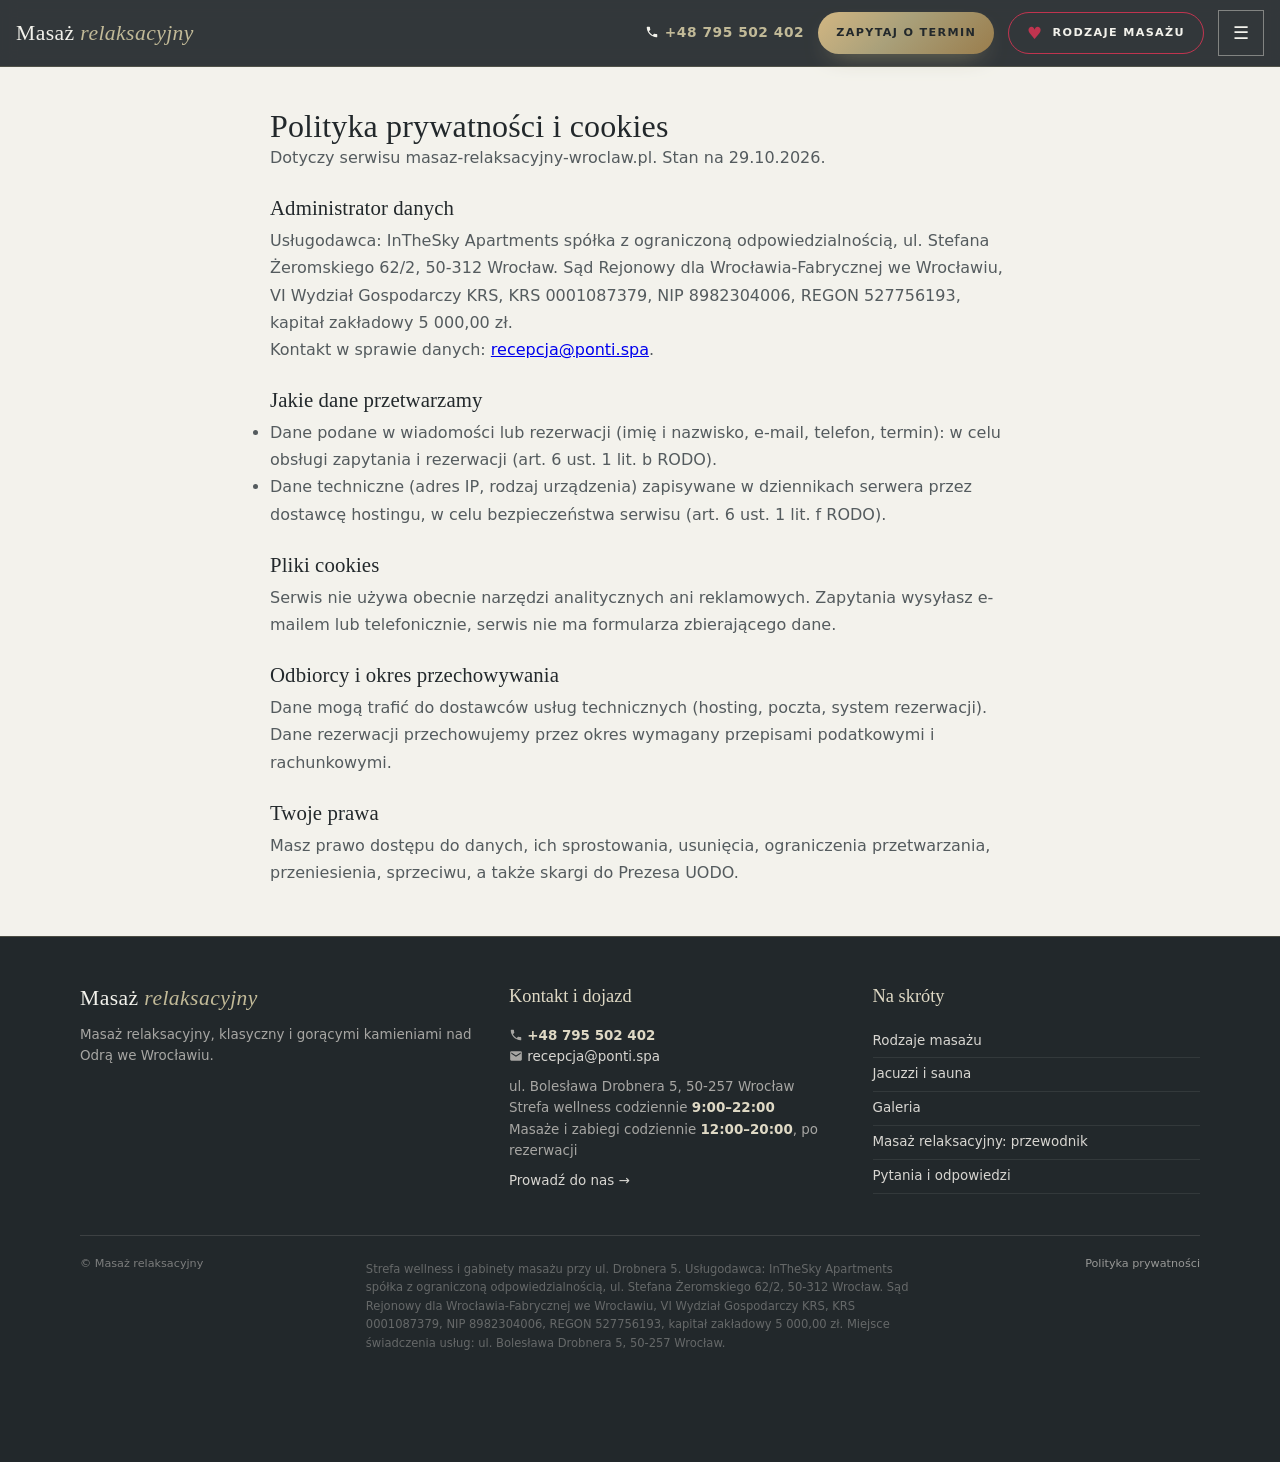
==== polityka-prywatnosci/index.html @ 4b04bbed "Strona masaz-relaksacyjny-wroclaw.pl" ====
<!DOCTYPE html>
<html lang="pl">
<head>
<meta charset="utf-8"/>
<meta content="width=device-width, initial-scale=1.0" name="viewport"/>
<title>Polityka prywatności</title>
<meta name="description" content="Polityka prywatności serwisu masaz-relaksacyjny-wroclaw.pl."/>
<meta name="robots" content="index, follow, max-image-preview:large"/>
<link href="https://masaz-relaksacyjny-wroclaw.pl/polityka-prywatnosci/" rel="canonical"/>
<meta property="og:type" content="website"/><meta property="og:locale" content="pl_PL"/>

<meta property="og:image" content="https://masaz-relaksacyjny-wroclaw.pl/media/g-30-ponti-spa-masaz-relaksacyjny-1600.webp"/>
<meta name="theme-color" content="#22282b"/>
<link rel="icon" href="/favicon.svg" type="image/svg+xml"/>
<link as="font" crossorigin="" href="/fonts/eb-garamond-latin.woff2" rel="preload" type="font/woff2"/>
<link href="/style.css?v=202610291330" rel="stylesheet"/>

</head>
<body>
<header class="topbar">
<a class="wordmark" href="/">Masaż <em>relaksacyjny</em></a>
<span class="grow"></span>
<a class="top-tel" href="tel:+48795502402"><svg aria-hidden="true" class="ico" viewBox="0 0 24 24"><path d="M6.62 10.79a15.05 15.05 0 0 0 6.59 6.59l2.2-2.2a1 1 0 0 1 1.02-.24c1.12.37 2.33.57 3.57.57a1 1 0 0 1 1 1V20a1 1 0 0 1-1 1C10.85 21 3 13.15 3 4a1 1 0 0 1 1-1h3.5a1 1 0 0 1 1 1c0 1.24.2 2.45.57 3.57a1 1 0 0 1-.25 1.02l-2.2 2.2z"/></svg> <span>+48 795 502 402</span></a>
<a class="btn btn-gold" href="mailto:recepcja@ponti.spa?subject=Masa%C5%BC%3A%20zapytanie%20o%20termin&amp;body=Dzie%C5%84%20dobry%2C%0A%0Aprosz%C4%99%20o%20wolny%20termin.%0ATermin%3A%20%0ALiczba%20os%C3%B3b%3A%20%0ATelefon%3A%20%0A%0APozdrawiam">Zapytaj o termin</a>
<a class="btn btn-heart top-cta2" href="/" data-to="oferta"><span class="hh">♥</span> Rodzaje masażu</a>
<button aria-label="Otwórz menu" class="burger" data-menu-open="">☰</button>
</header>
<nav aria-label="Menu główne" class="menu" id="menu">
<button aria-label="Zamknij menu" class="close" data-menu-close="">✕</button>
<span class="eyebrow">Najczęściej wybierane</span>
<ul class="best">
<li><a href="/" data-to="oferta"><span class="bic">✦</span><span class="btx"><b>Masaż relaksacyjny</b><small>60 lub 90 minut</small></span><span class="chev">→</span></a></li><li><a href="/" data-to="oferta"><span class="bic">◐</span><span class="btx"><b>Gorące kamienie</b><small>90 minut ciepła</small></span><span class="chev">→</span></a></li>
</ul>
<span class="eyebrow">Menu</span>
<ul class="plain">
<li><a href="/" data-to="oferta">Rodzaje masażu</a></li><li><a href="/" data-to="pakiety">Jacuzzi i sauna</a></li><li><a href="/" data-to="galeria">Galeria</a></li><li><a href="/" data-to="przewodnik">Masaż relaksacyjny: przewodnik</a></li><li><a href="/" data-to="faq">Pytania i odpowiedzi</a></li><li><a href="/" data-to="kontakt">Kontakt i dojazd</a></li>
</ul>
<div class="mcta">
<a class="btn btn-gold" href="mailto:recepcja@ponti.spa?subject=Masa%C5%BC%3A%20zapytanie%20o%20termin&amp;body=Dzie%C5%84%20dobry%2C%0A%0Aprosz%C4%99%20o%20wolny%20termin.%0ATermin%3A%20%0ALiczba%20os%C3%B3b%3A%20%0ATelefon%3A%20%0A%0APozdrawiam">Zapytaj o termin <span class="arrow">→</span></a>
<a class="btn btn-line" href="tel:+48795502402"><svg aria-hidden="true" class="ico" viewBox="0 0 24 24"><path d="M6.62 10.79a15.05 15.05 0 0 0 6.59 6.59l2.2-2.2a1 1 0 0 1 1.02-.24c1.12.37 2.33.57 3.57.57a1 1 0 0 1 1 1V20a1 1 0 0 1-1 1C10.85 21 3 13.15 3 4a1 1 0 0 1 1-1h3.5a1 1 0 0 1 1 1c0 1.24.2 2.45.57 3.57a1 1 0 0 1-.25 1.02l-2.2 2.2z"/></svg> +48 795 502 402</a>
</div>
</nav>
<main class="doc"><div class="wrap">
<h1>Polityka prywatności i cookies</h1>
<p>Dotyczy serwisu masaz-relaksacyjny-wroclaw.pl. Stan na 29.10.2026.</p>
<h2>Administrator danych</h2>
<p>Usługodawca: InTheSky Apartments spółka z ograniczoną odpowiedzialnością, ul. Stefana Żeromskiego 62/2, 50-312 Wrocław. Sąd Rejonowy dla Wrocławia-Fabrycznej we Wrocławiu, VI Wydział Gospodarczy KRS, KRS 0001087379, NIP 8982304006, REGON 527756193, kapitał zakładowy 5 000,00 zł.</p>
<p>Kontakt w sprawie danych: <a href="mailto:recepcja@ponti.spa">recepcja@ponti.spa</a>.</p>
<h2>Jakie dane przetwarzamy</h2>
<ul><li>Dane podane w wiadomości lub rezerwacji (imię i nazwisko, e-mail, telefon, termin): w celu obsługi zapytania i rezerwacji (art. 6 ust. 1 lit. b RODO).</li>
<li>Dane techniczne (adres IP, rodzaj urządzenia) zapisywane w dziennikach serwera przez dostawcę hostingu, w celu bezpieczeństwa serwisu (art. 6 ust. 1 lit. f RODO).</li></ul>
<h2>Pliki cookies</h2>
<p>Serwis nie używa obecnie narzędzi analitycznych ani reklamowych. Zapytania wysyłasz e-mailem lub telefonicznie, serwis nie ma formularza zbierającego dane.</p>
<h2>Odbiorcy i okres przechowywania</h2>
<p>Dane mogą trafić do dostawców usług technicznych (hosting, poczta, system rezerwacji). Dane rezerwacji przechowujemy przez okres wymagany przepisami podatkowymi i rachunkowymi.</p>
<h2>Twoje prawa</h2>
<p>Masz prawo dostępu do danych, ich sprostowania, usunięcia, ograniczenia przetwarzania, przeniesienia, sprzeciwu, a także skargi do Prezesa UODO.</p>
</div></main>
<footer id="kontakt">
<div class="wrap">
<div class="fgrid">
<div>
<p class="wordmark">Masaż <em>relaksacyjny</em></p>
<p>Masaż relaksacyjny, klasyczny i gorącymi kamieniami nad Odrą we Wrocławiu.</p>
</div>
<div>
<h4>Kontakt i dojazd</h4>
<p><svg aria-hidden="true" class="ico" viewBox="0 0 24 24"><path d="M6.62 10.79a15.05 15.05 0 0 0 6.59 6.59l2.2-2.2a1 1 0 0 1 1.02-.24c1.12.37 2.33.57 3.57.57a1 1 0 0 1 1 1V20a1 1 0 0 1-1 1C10.85 21 3 13.15 3 4a1 1 0 0 1 1-1h3.5a1 1 0 0 1 1 1c0 1.24.2 2.45.57 3.57a1 1 0 0 1-.25 1.02l-2.2 2.2z"/></svg> <a href="tel:+48795502402"><b>+48 795 502 402</b></a><br/><svg aria-hidden="true" class="ico" viewBox="0 0 24 24"><path d="M20 4H4a2 2 0 0 0-2 2v12a2 2 0 0 0 2 2h16a2 2 0 0 0 2-2V6a2 2 0 0 0-2-2zm0 4.24-8 5-8-5V6l8 5 8-5v2.24z"/></svg> <a href="mailto:recepcja@ponti.spa">recepcja@ponti.spa</a></p>
<p>ul. Bolesława Drobnera 5, 50-257 Wrocław<br/>Strefa wellness codziennie <b>9:00–22:00</b><br/>Masaże i zabiegi codziennie <b>12:00–20:00</b>, po rezerwacji</p>
<p><a href="https://maps.google.com/?q=Boles%C5%82awa+Drobnera+5+Wroc%C5%82aw" rel="noopener" target="_blank">Prowadź do nas →</a></p>
</div>
<div class="fmenu">
<h4>Na skróty</h4>
<a href="/" data-to="oferta">Rodzaje masażu</a><a href="/" data-to="pakiety">Jacuzzi i sauna</a><a href="/" data-to="galeria">Galeria</a><a href="/" data-to="przewodnik">Masaż relaksacyjny: przewodnik</a><a href="/" data-to="faq">Pytania i odpowiedzi</a>
</div>
</div>
<div class="legal">
<span>© Masaż relaksacyjny</span>
<span class="firma">Strefa wellness i gabinety masażu przy ul. Drobnera 5. Usługodawca: InTheSky Apartments spółka z ograniczoną odpowiedzialnością, ul. Stefana Żeromskiego 62/2, 50-312 Wrocław. Sąd Rejonowy dla Wrocławia-Fabrycznej we Wrocławiu, VI Wydział Gospodarczy KRS, KRS 0001087379, NIP 8982304006, REGON 527756193, kapitał zakładowy 5 000,00 zł. Miejsce świadczenia usług: ul. Bolesława Drobnera 5, 50-257 Wrocław.</span>
<span><a href="/polityka-prywatnosci/">Polityka prywatności</a></span>
</div>
</div>
</footer>
<script defer src="/site.js?v=202610291330"></script>
</body>
</html>
---- style.css ----
@font-face{font-family:'EB Garamond';font-style:normal;font-weight:400 800;font-display:swap;src:url('/fonts/eb-garamond-latin.woff2') format('woff2');unicode-range:U+0000-00FF,U+0131,U+0152-0153,U+02BB-02BC,U+02C6,U+02DA,U+02DC,U+2000-206F,U+2074,U+20AC,U+2122,U+2191,U+2193,U+2212,U+2215,U+FEFF,U+FFFD}
@font-face{font-family:'EB Garamond';font-style:italic;font-weight:400 800;font-display:swap;src:url('/fonts/eb-garamond-i-latin.woff2') format('woff2');unicode-range:U+0000-00FF,U+0131,U+0152-0153,U+02BB-02BC,U+02C6,U+02DA,U+02DC,U+2000-206F,U+2074,U+20AC,U+2122,U+2191,U+2193,U+2212,U+2215,U+FEFF,U+FFFD}
@font-face{font-family:'Outfit';font-style:normal;font-weight:100 900;font-display:swap;src:url('/fonts/outfit-latin.woff2') format('woff2');unicode-range:U+0000-00FF,U+0131,U+0152-0153,U+02BB-02BC,U+02C6,U+02DA,U+02DC,U+2000-206F,U+2074,U+20AC,U+2122,U+2191,U+2193,U+2212,U+2215,U+FEFF,U+FFFD}
@font-face{font-family:'EB Garamond';font-style:normal;font-weight:400 800;font-display:swap;src:url('/fonts/eb-garamond-latin-ext.woff2') format('woff2');unicode-range:U+0100-02AF,U+0304,U+0308,U+0329,U+1E00-1E9F,U+1EF2-1EFF,U+2020,U+20A0-20AB,U+20AD-20C0,U+2113,U+2C60-2C7F,U+A720-A7FF}
@font-face{font-family:'EB Garamond';font-style:italic;font-weight:400 800;font-display:swap;src:url('/fonts/eb-garamond-i-latin-ext.woff2') format('woff2');unicode-range:U+0100-02AF,U+0304,U+0308,U+0329,U+1E00-1E9F,U+1EF2-1EFF,U+2020,U+20A0-20AB,U+20AD-20C0,U+2113,U+2C60-2C7F,U+A720-A7FF}
@font-face{font-family:'Outfit';font-style:normal;font-weight:100 900;font-display:swap;src:url('/fonts/outfit-latin-ext.woff2') format('woff2');unicode-range:U+0100-02AF,U+0304,U+0308,U+0329,U+1E00-1E9F,U+1EF2-1EFF,U+2020,U+20A0-20AB,U+20AD-20C0,U+2113,U+2C60-2C7F,U+A720-A7FF}
/* ============ IN THE SKY — design system (BRAND-INTHESKY.md) ============ */




:root{
  --navy:#22282b; --navy-2:#2d3438; --gold:#a9a07a; --gold-light:#c2ba98;
  --gold-pale:#dfd9c5; --ivory:#f3f2ec; --ink:#111111; --ink-soft:#545b5e;
  --line:#dedbd0; --rose:#C0344F; --green:#7FC49E; --white:#ffffff;
  --ease:cubic-bezier(.22,.61,.36,1);
}
*{margin:0;padding:0;box-sizing:border-box}
html{scroll-behavior:smooth}
body{font-family:'Outfit',system-ui,-apple-system,sans-serif;background:var(--ivory);color:var(--ink);font-size:16px;line-height:1.7;-webkit-font-smoothing:antialiased}
h1,h2,h3,.serif{font-family:'EB Garamond',Georgia,serif;font-weight:400;line-height:1.06;text-wrap:balance;letter-spacing:.005em}
h1 em,h2 em,h3 em{font-style:italic;color:var(--gold-light)}
img{max-width:100%;display:block}
.wrap{max-width:1160px;margin:0 auto;padding:0 20px}
.eyebrow{font-size:.68rem;letter-spacing:.28em;text-transform:uppercase;font-weight:600;color:var(--gold)}
.btn{display:inline-flex;align-items:center;justify-content:center;gap:9px;min-height:44px;padding:10px 20px;font-weight:600;font-size:.7rem;letter-spacing:.12em;text-transform:uppercase;text-decoration:none;cursor:pointer;border:none;transition:all .3s var(--ease);text-align:center}
.btn-gold{background:var(--gold);color:var(--navy)}
.btn-gold:hover{background:var(--gold-pale);transform:translateY(-2px);box-shadow:0 14px 40px rgba(169,160,122,.35)}
.btn-line{background:transparent;color:var(--ivory);border:1px solid rgba(248,244,238,.45)}
.btn-line:hover{border-color:var(--gold-pale);color:var(--gold-pale)}
.btn-navy{background:var(--navy);color:var(--ivory)}
.btn:focus-visible{outline:3px solid var(--gold);outline-offset:3px}
.arrow{display:inline-block;transition:transform .3s var(--ease)}
.btn:hover .arrow{transform:translateX(6px)}

/* ---------- topbar ---------- */
.topbar{position:fixed;inset:0 0 auto;z-index:80;display:flex;align-items:center;gap:14px;padding:10px 16px;background:rgba(34,40,43,.92);backdrop-filter:blur(8px);border-bottom:1px solid rgba(169,160,122,.25)}
.topbar .logo img{height:40px;width:auto}
.topbar .grow{flex:1}
.top-tel{color:var(--ivory);text-decoration:none;font-weight:700;font-size:.86rem;letter-spacing:.04em;white-space:nowrap}
.top-tel span{color:var(--gold-light)}
.top-direct{color:var(--gold-pale);text-decoration:none;font-size:.72rem;font-weight:600;letter-spacing:.1em;text-transform:uppercase;white-space:nowrap;position:relative;padding:6px 2px;background:linear-gradient(90deg,var(--gold-pale),#fff,var(--gold-pale));background-size:200% 100%;-webkit-background-clip:text;background-clip:text;-webkit-text-fill-color:transparent;animation:shine 3s linear infinite}
@keyframes shine{to{background-position:-200% 0}}
.top-voucher{position:relative;color:var(--ivory);text-decoration:none;font-size:.72rem;font-weight:600;letter-spacing:.1em;text-transform:uppercase;border:1px solid rgba(169,160,122,.5);padding:9px 12px;white-space:nowrap;display:inline-block}
.top-voucher b{color:var(--rose);background:#fff;font-size:.62rem;padding:2px 6px;margin-left:6px;border-radius:2px;animation:pulse25 1.8s var(--ease) infinite;display:inline-block}
@keyframes pulse25{0%,100%{transform:scale(1)}50%{transform:scale(1.14)}}
.topbar .btn{min-height:42px;padding:9px 18px;font-size:.7rem}
.top-cta2{display:inline-flex}
.burger{width:46px;height:46px;background:transparent;border:1px solid rgba(248,244,238,.4);color:var(--ivory);font-size:1.15rem;cursor:pointer;display:flex;align-items:center;justify-content:center}
@media(max-width:1180px){.top-direct{display:none}}
@media(max-width:880px){.topbar .btn,.top-cta2{display:none}.top-tel{font-size:.78rem}.top-voucher{font-size:.6rem;padding:8px 8px}.top-voucher b{font-size:.56rem;padding:2px 4px;margin-left:4px}}
@media(max-width:520px){.top-tel span{display:none}.top-tel{font-size:1rem}}

/* menu overlay */
.menu{position:fixed;inset:0;z-index:90;background:linear-gradient(165deg,#22282b 0%,#1A2440 78%,#22304F 100%);color:var(--ivory);padding:76px 22px 28px;overflow:auto;display:none}
.menu.open{display:block;animation:menuIn .22s ease both}
@keyframes menuIn{from{opacity:0}to{opacity:1}}
@keyframes mItem{from{opacity:0;transform:translateY(10px)}to{opacity:1;transform:none}}
.menu.open ul li{animation:mItem .34s ease both}
.menu.open ul li:nth-child(1){animation-delay:.04s}.menu.open ul li:nth-child(2){animation-delay:.08s}.menu.open ul li:nth-child(3){animation-delay:.12s}.menu.open ul li:nth-child(4){animation-delay:.16s}.menu.open ul li:nth-child(5){animation-delay:.2s}.menu.open ul li:nth-child(6){animation-delay:.24s}.menu.open ul li:nth-child(7){animation-delay:.28s}
@media(prefers-reduced-motion:reduce){.menu.open,.menu.open ul li{animation:none}}
.menu .close{position:absolute;top:16px;right:16px;width:46px;height:46px;background:transparent;border:1px solid rgba(248,244,238,.4);color:var(--ivory);font-size:1.2rem;cursor:pointer}
.menu .eyebrow{display:block;margin-bottom:10px}
.menu ul{list-style:none;margin:0 0 26px}
.menu .best li{margin-bottom:10px}
.menu .best a{display:flex;align-items:center;gap:13px;padding:11px 13px;border:1px solid rgba(169,160,122,.38);background:rgba(169,160,122,.09);color:var(--ivory);text-decoration:none;transition:background .18s,border-color .18s}
.menu .best a:hover{background:rgba(169,160,122,.18);border-color:rgba(169,160,122,.65)}
.menu .best .bic{flex:0 0 44px;height:44px;display:flex;align-items:center;justify-content:center;border:1px solid rgba(169,160,122,.5);background:rgba(34,40,43,.55)}
.menu .best .bic svg{width:21px;height:21px;fill:var(--gold-light)}
.menu .best .btx{flex:1;min-width:0;display:flex;flex-direction:column;gap:2px}
.menu .best .btx b{font-family:'EB Garamond',Georgia,serif;font-weight:400;font-size:1.28rem;line-height:1.12}
.menu .best .btx small{font-family:'Outfit',sans-serif;font-size:.66rem;letter-spacing:.03em;color:var(--gold-light)}
.menu .best .badge{font-family:'Outfit',sans-serif;font-weight:700;font-size:.88rem;color:var(--navy);background:var(--gold);padding:7px 10px;white-space:nowrap}
.menu .best .chev{color:rgba(169,160,122,.75);font-size:1.05rem}
.menu .plain a{display:flex;justify-content:space-between;align-items:center;padding:11px 2px;color:var(--ivory);text-decoration:none;font-family:'EB Garamond',Georgia,serif;font-size:1.55rem;line-height:1.1;border-bottom:1px solid rgba(248,244,238,.13);transition:padding-left .18s,color .18s}
.menu .plain a::after{content:'→';font-family:'Outfit',sans-serif;font-size:.95rem;color:rgba(169,160,122,.55)}
.menu .plain a:hover{padding-left:8px;color:var(--gold-pale)}
.menu .mcta{display:grid;gap:12px;margin-top:20px}
@media(min-width:768px){
  .menu{left:auto;width:min(440px,92vw);box-shadow:-40px 0 90px rgba(0,0,0,.5);border-left:1px solid rgba(169,160,122,.25)}
  .menu.open{animation:menuSlide .28s ease both}
  @keyframes menuSlide{from{opacity:0;transform:translateX(36px)}to{opacity:1;transform:none}}
}

/* ---------- hero ze sliderem pionów ---------- */
.hero{position:relative;min-height:92svh;display:grid;align-items:end;color:var(--ivory);isolation:isolate;overflow:hidden;background:var(--navy)}
.slides{position:absolute;inset:0;z-index:-2}
.slides img{position:absolute;inset:0;width:100%;height:100%;object-fit:cover;opacity:0;transition:opacity 1.1s var(--ease);filter:brightness(.85)}
.slides img.on{opacity:1}
.hero::after{content:"";position:absolute;inset:0;z-index:-1;background:linear-gradient(180deg,rgba(34,40,43,.62),rgba(34,40,43,.34) 42%,rgba(34,40,43,.94) 100%)}
.hero-inner{padding:112px 0 42px;max-width:880px;text-align:center}
.hero-inner .badge{margin-left:auto;margin-right:auto}
.hero .cta-row{justify-content:center}
.hero .cta-row .btn{min-height:42px;padding:9px 16px;font-size:.64rem;width:auto;max-width:250px}
.ico{display:inline-block;vertical-align:-2px;width:14px;height:14px;fill:currentColor}
.hero .trustbar{justify-content:center}
@media(min-width:900px){.hero-inner{text-align:left}.hero .cta-row{justify-content:flex-start}.hero .trustbar{justify-content:flex-start}.hero-inner .badge{margin-left:0}}
.dots{display:flex;gap:8px;margin-top:18px;justify-content:center}
@media(min-width:900px){.dots{justify-content:flex-start}}
.dots button{width:26px;height:4px;border:none;background:rgba(248,244,238,.3);cursor:pointer;padding:0;transition:background .3s}
.dots button.on{background:var(--gold)}
@media(min-width:900px){
  .hero{min-height:92vh;align-items:end;justify-items:center}
  .hero::after{background:linear-gradient(180deg,rgba(34,40,43,.45) 0%,rgba(34,40,43,.25) 40%,rgba(34,40,43,.78) 100%)}
  .hero-inner{padding:120px 24px 56px;max-width:1040px;text-align:center}
  .hero-inner h1{font-size:clamp(2.2rem,3.6vw,3.3rem);text-wrap:balance}
  .hero .cta-row{justify-content:center}
  .hero .trustbar{justify-content:center}
  .hero-inner .badge{margin-left:auto}
  .datebar{margin-left:auto;margin-right:auto}
  .dots{justify-content:center}
}
.slides picture{position:absolute;inset:0}
.slides picture img{position:absolute;inset:0}
/* przycisk pakiet romantyczny z sercem */
.btn-heart{background:transparent;color:var(--ivory);border:1px solid var(--rose);position:relative}
.btn-heart .hh{color:var(--rose);font-size:1.05rem;line-height:1;animation:heartBeat 1.6s var(--ease) infinite;display:inline-block}
.btn-heart:hover{background:rgba(192,52,79,.14);border-color:#E05C77;color:#fff}
@keyframes heartBeat{0%,100%{transform:scale(1)}12%{transform:scale(1.25)}24%{transform:scale(1)}36%{transform:scale(1.18)}}
.badge{display:inline-flex;align-items:center;gap:10px;border:1px solid var(--gold-pale);color:var(--gold-pale);font-size:.64rem;font-weight:600;letter-spacing:.24em;text-transform:uppercase;padding:8px 16px;margin-bottom:22px}
.badge::before{content:"";width:6px;height:6px;background:var(--rose);border-radius:50%}
.hero h1{font-size:clamp(1.95rem,6vw,3.8rem);margin-bottom:14px}
.hero p.lead{font-size:clamp(.98rem,1.5vw,1.15rem);font-weight:300;max-width:56ch;margin-bottom:28px;color:rgba(248,244,238,.94)}
.cta-row{display:flex;flex-wrap:wrap;gap:12px}
.trustbar{display:flex;flex-wrap:wrap;gap:10px 34px;margin-top:34px;padding-top:20px;border-top:1px solid rgba(248,244,238,.22);font-size:.78rem;color:rgba(248,244,238,.82)}
.trustbar b{color:var(--gold-pale);font-weight:700;font-variant-numeric:tabular-nums}
@media(max-width:640px){.hero{min-height:0}.hero-inner{padding:120px 0 38px}.cta-row .btn{width:100%}}

/* silnik rezerwacyjny na stronie */
.engine{background:var(--navy);color:var(--ivory);padding:30px 0 34px;border-top:1px solid rgba(169,160,122,.25)}
.engine .head{text-align:center;max-width:700px;margin:0 auto 20px}
.engine h2{font-size:clamp(1.7rem,4.2vw,2.5rem)}
.engine .frame{max-width:980px;margin:0 auto;background:var(--white);border:1px solid rgba(169,160,122,.5);overflow:hidden}
.engine iframe:not(#previo-booking-iframe){display:block;width:100%;height:min(410px,48vh);border:0}#previo-booking-iframe{display:block;width:100%;border:0}
.engine .note{text-align:center;font-size:.74rem;color:rgba(248,244,238,.65);margin-top:14px}
.engine .note b{color:var(--gold-pale)}

/* pasek parkingowy — cienki */
.thinstrip{background:var(--ivory);border-block:1px solid var(--line);padding:12px 20px;text-align:center;font-size:.8rem;letter-spacing:.16em;text-transform:uppercase;font-weight:600;color:var(--ink-soft)}
.thinstrip b{color:var(--navy)}

/* slider atutów */
.atuty-slider{display:grid;grid-auto-flow:column;grid-auto-columns:min(56vw,240px);gap:16px;overflow-x:auto;scroll-snap-type:x mandatory;padding:4px 20px 18px;scrollbar-width:thin;scrollbar-color:var(--gold) transparent}
.atuty-slider::-webkit-scrollbar{height:6px}
.atuty-slider::-webkit-scrollbar-thumb{background:var(--gold)}
.atuty-slider .atut{scroll-snap-align:start;aspect-ratio:4/5}

/* modal znizki (tytuly, zero podtytulow) */
.pop .tiles{display:grid;grid-template-columns:1fr 1fr;gap:10px;margin:18px 0 22px}
.pop .tile{border:1px solid rgba(169,160,122,.4);padding:16px 10px;font-family:'EB Garamond',Georgia,serif;font-size:1.05rem;line-height:1.25;color:var(--ivory)}
.pop .tile b{display:block;font-family:'Outfit';font-size:1.3rem;color:var(--gold-pale);font-variant-numeric:tabular-nums;margin-bottom:4px}

/* chat input */
.ch-in{display:flex;border-top:1px solid var(--line);background:var(--white)}
.ch-in input{flex:1;border:0;padding:12px;font:inherit;font-size:.85rem;min-width:0}
.ch-in input:focus{outline:2px solid var(--gold);outline-offset:-2px}
.ch-in button{border:0;background:var(--gold);color:var(--navy);font-weight:700;padding:0 18px;cursor:pointer;font-size:1rem}
.msg .card{display:block;border:1px solid var(--line);text-decoration:none;color:var(--ink);margin-top:8px;background:var(--ivory)}
.msg .card img{width:100%;height:110px;object-fit:cover}
.msg .card span{display:block;padding:8px 10px;font-size:.76rem;font-weight:600}
.msg .card em{color:var(--gold);font-style:normal}

/* language switcher */
.lang{display:flex;gap:2px;align-items:center}
.lang a{color:rgba(248,244,238,.55);text-decoration:none;font-size:.66rem;font-weight:700;letter-spacing:.08em;padding:6px 7px;text-transform:uppercase}
.lang a.on,.lang a:hover{color:var(--gold-pale)}
@media(max-width:600px){.lang{display:none}.menu .lang{display:flex;margin-bottom:18px}}

/* ---------- direct booking strip + korzysci ---------- */
.direct{background:var(--navy);color:var(--ivory);padding:56px 0 60px;border-top:1px solid rgba(169,160,122,.25)}
.direct h2{font-size:clamp(1.7rem,4.2vw,2.6rem);margin-bottom:8px}
.direct .sub{color:rgba(248,244,238,.75);font-weight:300;max-width:60ch;margin-bottom:28px;font-size:.95rem}
.perks{display:grid;grid-template-columns:repeat(auto-fit,minmax(250px,1fr));gap:1px;background:rgba(169,160,122,.3);border:1px solid rgba(169,160,122,.3)}
.perk{background:var(--navy);padding:20px 22px;display:flex;gap:14px;align-items:flex-start}
.perk b{color:var(--gold-pale);font-variant-numeric:tabular-nums;font-size:1.05rem;line-height:1.3}
.perk .t{font-size:.86rem;color:rgba(248,244,238,.9)}
.perk .t strong{display:block;color:var(--ivory);font-size:.92rem;margin-bottom:2px}
.perk::before{content:"✓";color:var(--gold);font-weight:700;margin-top:2px}

/* marquee */
.marquee{background:var(--navy-2);color:var(--gold-pale);overflow:hidden;border-block:1px solid rgba(169,160,122,.2)}
.marquee-track{display:flex;white-space:nowrap;animation:mq 30s linear infinite;width:max-content}
@keyframes mq{to{transform:translateX(-50%)}}
.marquee span{font-family:'EB Garamond',Georgia,serif;font-size:1rem;padding:12px 24px;display:inline-flex;align-items:center;gap:24px}
.marquee span::after{content:"✦";color:var(--gold);font-size:.7rem}
.marquee span b{color:#FF9AA8;font-weight:400}

/* ---------- sekcje wspolne ---------- */
.sec{padding:52px 0}
.sec .head{max-width:780px;margin:0 auto 26px;text-align:center}
.sec h2{font-size:clamp(2rem,5vw,3.4rem);margin:12px 0 12px}
.sec h2 em{color:var(--gold)}
.sec .head p{color:var(--ink-soft);font-weight:300}
.sec.dark{background:var(--navy);color:var(--ivory)}
.sec.dark .head p{color:rgba(248,244,238,.75)}
.sec.dark h2 em{color:var(--gold-pale)}

/* atuty — zdjecia zamiast ikon */
.atuty{display:grid;grid-template-columns:repeat(auto-fit,minmax(280px,1fr));gap:18px}
.atut{position:relative;aspect-ratio:4/5;overflow:hidden;color:var(--ivory);display:flex;align-items:flex-end;text-decoration:none}
.atut img{position:absolute;inset:0;width:100%;height:100%;object-fit:cover;transition:transform .8s var(--ease)}
.atut:hover img{transform:scale(1.06)}
.atut::after{content:"";position:absolute;inset:0;background:linear-gradient(180deg,rgba(34,40,43,0) 42%,rgba(34,40,43,.88) 100%)}
.atut .cap{position:relative;z-index:2;padding:14px}
.atut .cap h3{font-size:1.15rem;margin-bottom:2px}
.atut .cap p{font-size:.8rem;color:rgba(248,244,238,.85);font-weight:300}

/* pakiety karty */
.plans{display:grid;grid-template-columns:repeat(auto-fit,minmax(260px,1fr));gap:16px;align-items:stretch}
.plan{background:var(--navy-2);border:1px solid rgba(169,160,122,.2);display:flex;flex-direction:column;position:relative;overflow:hidden;transition:transform .35s var(--ease),border-color .35s var(--ease);color:var(--ivory)}
.plan:hover{transform:translateY(-8px);border-color:var(--gold)}
.plan.featured{border-color:var(--gold)}
.plan .photo{aspect-ratio:16/9;overflow:hidden;position:relative}
.plan .photo img{width:100%;height:100%;object-fit:cover;transition:transform .8s var(--ease)}
.plan:hover .photo img{transform:scale(1.05)}
.ribbon{position:absolute;top:14px;left:14px;background:var(--rose);color:#fff;font-size:.6rem;font-weight:700;letter-spacing:.18em;text-transform:uppercase;padding:6px 12px;z-index:2}
.ribbon.gold{background:var(--gold);color:var(--navy)}
.plan-body{padding:18px 16px 18px;display:flex;flex-direction:column;flex:1;gap:0}
.plan h3{font-size:1.35rem;margin-bottom:3px}
.plan .floors{font-size:.66rem;letter-spacing:.18em;text-transform:uppercase;color:var(--gold-pale);font-weight:600;margin-bottom:14px}
.price-row{display:flex;align-items:baseline;gap:12px}
.price-now{font-family:'EB Garamond',Georgia,serif;font-size:2.1rem;color:var(--gold-pale);font-variant-numeric:tabular-nums;line-height:1}
.price-now small{font-size:1.05rem}
.price-from{font-size:.72rem;color:rgba(248,244,238,.6)}
.plan ul{list-style:none;margin:14px 0 22px;flex:1}
.plan li{padding:8px 0 8px 26px;position:relative;font-size:.87rem;color:rgba(248,244,238,.88);border-bottom:1px solid rgba(169,160,122,.13)}
.plan li:last-child{border-bottom:none}
.plan li::before{content:"—";position:absolute;left:0;color:var(--gold)}
.plan .btn{width:100%}

/* apartamenty slider */
.aps-slider{display:grid;grid-auto-flow:column;grid-auto-columns:min(60vw,250px);gap:16px;overflow-x:auto;scroll-snap-type:x mandatory;padding:4px 20px 18px;scrollbar-width:thin;scrollbar-color:var(--gold) transparent}
.aps-slider::-webkit-scrollbar{height:6px}
.aps-slider::-webkit-scrollbar-thumb{background:var(--gold)}
.ap{scroll-snap-align:start;background:var(--white);border:1px solid var(--line);display:flex;flex-direction:column;transition:transform .35s var(--ease),box-shadow .35s var(--ease)}
.ap:hover{transform:translateY(-6px);box-shadow:0 20px 50px rgba(34,40,43,.14)}
.ap .photo{aspect-ratio:4/5;overflow:hidden}
.ap .photo img{width:100%;height:100%;object-fit:cover;transition:transform .8s var(--ease)}
.ap:hover .photo img{transform:scale(1.05)}
.ap-body{padding:18px 18px 20px;display:flex;flex-direction:column;gap:6px;flex:1}
.ap-body h3{font-size:1.08rem}
.ap-body .fl{font-size:.64rem;letter-spacing:.16em;text-transform:uppercase;color:var(--gold);font-weight:600}
.ap-body .pr{margin-top:auto;padding-top:8px;font-size:.8rem;color:var(--ink-soft)}
.ap-body .pr b{font-family:'EB Garamond',Georgia,serif;font-size:1.3rem;color:var(--navy);font-variant-numeric:tabular-nums}
.ap-body .btn{min-height:46px;padding:10px 14px;font-size:.7rem;margin-top:10px}

/* ---------- sky tower — film ---------- */
.tower{position:relative;background:var(--navy)}
.tower .stick{position:relative;height:min(74svh,660px);overflow:hidden;display:grid;align-items:end;isolation:isolate}
.tower video{position:absolute;inset:0;width:100%;height:100%;object-fit:cover;z-index:-2}
.tower .stick::after{content:"";position:absolute;inset:0;z-index:-1;background:linear-gradient(180deg,rgba(34,40,43,.3),rgba(34,40,43,0) 40%,rgba(34,40,43,.86))}
.tower .panel{color:var(--ivory);text-align:center;padding:0 22px 34px;text-shadow:0 2px 18px rgba(34,40,43,.9);width:100%}
.tower h2{font-size:clamp(1.4rem,3.6vw,2.2rem);margin:0 0 4px}
.tower p{max-width:46ch;margin:0 auto;color:rgba(248,244,238,.85);font-weight:300;font-size:.95rem}
.tower .stats{display:flex;justify-content:center;gap:26px;margin-top:12px;flex-wrap:wrap}
.tower .stats b{display:block;font-family:'EB Garamond',Georgia,serif;font-size:1.4rem;color:var(--gold-pale);font-variant-numeric:tabular-nums}
.tower .stats span{font-size:.7rem;letter-spacing:.14em;text-transform:uppercase;color:rgba(248,244,238,.7)}

/* opinie */
.scores{display:flex;flex-wrap:wrap;gap:20px 54px;justify-content:center;margin-top:8px}
.score b{display:block;font-family:'EB Garamond',Georgia,serif;font-size:2.6rem;color:var(--gold);font-variant-numeric:tabular-nums}
.score span{font-size:.74rem;color:var(--ink-soft)}
blockquote.op{font-family:'EB Garamond',Georgia,serif;font-size:clamp(1.4rem,3vw,2rem);line-height:1.3;max-width:30ch;margin:34px auto 8px;text-align:center}
blockquote.op em{color:var(--gold)}
.op-src{text-align:center;font-size:.78rem;color:var(--ink-soft)}

/* voucher cross */
.vcross{position:relative;isolation:isolate;color:var(--ivory);text-align:center;padding:64px 22px;overflow:hidden}
.vcross img.bg{position:absolute;inset:0;width:100%;height:100%;object-fit:cover;z-index:-2}
.vcross::after{content:"";position:absolute;inset:0;background:rgba(34,40,43,.74);z-index:-1}
.vcross h2{font-size:clamp(1.9rem,4.6vw,3.1rem);max-width:24ch;margin:12px auto}
.vcross p{max-width:52ch;margin:0 auto 28px;font-weight:300;color:rgba(248,244,238,.85)}
.voff{display:inline-block;background:var(--rose);color:#fff;font-weight:700;font-size:.72rem;letter-spacing:.14em;padding:6px 12px;text-transform:uppercase;animation:pulse25 1.8s var(--ease) infinite}

/* faq */
.faq-t{max-width:860px;margin:0 auto;border:1px solid var(--line);background:var(--white)}
.faq-t .row{display:grid;grid-template-columns:minmax(130px,34%) 1fr;border-bottom:1px solid var(--line)}
.faq-t .row:last-child{border-bottom:none}
.faq-t .q{padding:16px 18px;font-weight:600;font-size:.9rem;background:var(--ivory);border-right:1px solid var(--line)}
.faq-t .a{padding:16px 18px;font-size:.9rem;color:var(--ink-soft)}
@media(max-width:620px){.faq-t .row{grid-template-columns:1fr}.faq-t .q{border-right:none;border-bottom:1px dashed var(--line)}}

/* lokalizacja / kontakt */
.loc{display:grid;grid-template-columns:1fr 1fr;gap:34px;align-items:center}
.loc .card{background:var(--white);border:1px solid var(--line);padding:30px}
.loc .card p{font-size:.92rem;margin-bottom:10px}
.loc .card b{font-variant-numeric:tabular-nums}
.loc .ph{aspect-ratio:4/3;overflow:hidden}
.loc .ph img{width:100%;height:100%;object-fit:cover}
@media(max-width:820px){.loc{grid-template-columns:1fr}}

/* footer */
footer{background:var(--navy);color:rgba(248,244,238,.62);font-size:.84rem;padding:44px 0 110px;border-top:1px solid rgba(169,160,122,.3)}
footer .fgrid{display:grid;grid-template-columns:1.2fr 1fr 1fr;gap:36px;align-items:start}
@media(max-width:760px){footer .fgrid{grid-template-columns:1fr;gap:28px}}
footer img{height:44px;margin:0 0 14px}
footer h4{font-family:'EB Garamond',Georgia,serif;font-weight:400;color:var(--gold-pale);font-size:1.15rem;margin-bottom:12px}
footer p{margin-bottom:8px;line-height:1.6}
footer a{color:rgba(248,244,238,.85);text-decoration:none}
footer a:hover{color:var(--gold-pale)}
footer .fmenu a{display:block;padding:5px 0;border-bottom:1px solid rgba(248,244,238,.08)}
footer .legal{margin-top:36px;padding-top:18px;border-top:1px solid rgba(248,244,238,.12);display:flex;flex-wrap:wrap;gap:8px 22px;justify-content:space-between;font-size:.7rem;color:rgba(248,244,238,.42)}
footer .legal a{color:rgba(248,244,238,.55)}
footer b{color:var(--gold-pale);font-variant-numeric:tabular-nums}

/* karty pakietow (pakiety.html) */
.pk-grid{display:grid;grid-template-columns:repeat(auto-fill,minmax(190px,1fr));gap:12px}
.pk{background:var(--white);border:1px solid var(--line);display:flex;flex-direction:column;text-decoration:none;color:var(--ink);transition:transform .3s var(--ease),box-shadow .3s var(--ease)}
.pk:hover{transform:translateY(-5px);box-shadow:0 18px 44px rgba(34,40,43,.14)}
.pk .photo{aspect-ratio:16/9;overflow:hidden}
.pk .photo img{width:100%;height:100%;object-fit:cover;transition:transform .7s var(--ease)}
.pk:hover .photo img{transform:scale(1.05)}
.pk .b{padding:14px 16px 16px;display:flex;flex-direction:column;gap:4px;flex:1}
.pk h3{font-size:1.15rem;color:var(--navy)}
.pk p{font-size:.78rem;color:var(--ink-soft);flex:1}
.pk .go{font-size:.66rem;letter-spacing:.14em;text-transform:uppercase;font-weight:700;color:var(--gold-deep)}

/* sticky mobile bar */
.stickybar{position:fixed;left:50%;transform:translateX(-50%);bottom:calc(8px + env(safe-area-inset-bottom));z-index:70;display:none;width:min(78vw,300px);padding:0;background:transparent;border:0}
.stickybar .btn{width:100%;min-height:38px;font-size:.6rem;padding:8px 12px;box-shadow:0 10px 30px rgba(34,40,43,.45)}
@media(max-width:880px){.stickybar{display:block}}
/* telefon nad czatem */
.tel-fab{position:fixed;right:14px;bottom:calc(126px + env(safe-area-inset-bottom));z-index:75;width:54px;height:54px;border-radius:50%;background:var(--navy);border:1px solid var(--gold);color:var(--gold-pale);display:none;align-items:center;justify-content:center;text-decoration:none;box-shadow:0 10px 30px rgba(34,40,43,.35)}
.tel-fab .ico{width:20px;height:20px}
@media(max-width:880px){.tel-fab{display:flex}}
@media(min-width:881px){.tel-fab{display:flex;bottom:84px}}

/* chat */
.chat-fab{position:fixed;right:14px;bottom:calc(64px + env(safe-area-inset-bottom));z-index:75;width:54px;height:54px;border-radius:50%;background:var(--gold);color:var(--navy);border:none;font-size:1.35rem;cursor:pointer;box-shadow:0 10px 30px rgba(34,40,43,.35)}
@media(min-width:881px){.chat-fab{bottom:20px}}
.chat{position:fixed;right:12px;bottom:calc(190px + env(safe-area-inset-bottom));z-index:76;width:min(92vw,360px);max-height:min(58vh,500px);background:var(--white);border:1px solid var(--line);display:none;flex-direction:column;box-shadow:0 24px 70px rgba(34,40,43,.35)}
@media(min-width:881px){.chat{bottom:84px}}
.chat.open{display:flex}
.chat .ch-h{background:var(--navy);color:var(--ivory);padding:12px 14px;font-size:.82rem;display:flex;justify-content:space-between;align-items:center}
.chat .ch-h b{font-weight:600}
.chat .ch-h button{background:none;border:none;color:var(--ivory);font-size:1rem;cursor:pointer}
.chat .ch-m{flex:1;overflow:auto;padding:12px;display:flex;flex-direction:column;gap:8px;background:var(--ivory)}
.msg{max-width:86%;padding:9px 12px;font-size:.82rem;line-height:1.5}
.msg.bot{background:var(--white);border:1px solid var(--line)}
.msg.me{background:var(--navy);color:var(--ivory);align-self:flex-end}
.msg a{color:var(--gold);font-weight:600}
.chips{display:flex;flex-wrap:wrap;gap:6px;padding:10px;border-top:1px solid var(--line);background:var(--white)}
.chips button{border:1px solid var(--gold);background:transparent;color:var(--navy);font-size:.68rem;font-weight:600;padding:7px 10px;cursor:pointer;letter-spacing:.04em}
.chips button:hover{background:var(--gold);color:var(--navy)}

/* popup */
.pop{position:fixed;inset:0;z-index:95;background:rgba(34,40,43,.6);display:none;align-items:center;justify-content:center;padding:20px}
.pop.open{display:flex}
.pop .box{background:var(--navy);color:var(--ivory);max-width:420px;width:100%;padding:34px 28px;text-align:center;border:1px solid rgba(169,160,122,.4);position:relative}
.pop .box .x{position:absolute;top:10px;right:12px;background:none;border:none;color:rgba(248,244,238,.6);font-size:1.25rem;cursor:pointer;padding:6px}
.pop .big{font-family:'EB Garamond',Georgia,serif;font-size:3rem;color:var(--gold-pale)}
.pop h3{font-size:1.5rem;margin:6px 0 8px}
.pop p{font-size:.85rem;color:rgba(248,244,238,.8);margin-bottom:20px}

/* cookies */
.cook{position:fixed;left:12px;right:12px;bottom:calc(58px + env(safe-area-inset-bottom));z-index:85;background:var(--white);border:1px solid var(--line);padding:14px 16px;display:none;gap:12px;align-items:center;flex-wrap:wrap;box-shadow:0 18px 50px rgba(34,40,43,.25);font-size:.78rem}
@media(min-width:881px){.cook{left:auto;right:20px;bottom:20px;max-width:420px}}
.cook.show{display:flex}
.cook p{flex:1 1 220px;color:var(--ink-soft);margin:0}
.cook button{min-height:40px;padding:8px 16px;font-size:.68rem}
.cook .ghost{background:transparent;border:1px solid var(--line);color:var(--ink-soft);cursor:pointer;text-transform:uppercase;letter-spacing:.08em;font-weight:600}

/* reveal */
.reveal{opacity:0;transform:translateY(32px);transition:opacity .7s var(--ease),transform .7s var(--ease)}
.reveal.in{opacity:1;transform:none}
.reveal.d1{transition-delay:.1s}.reveal.d2{transition-delay:.2s}.reveal.d3{transition-delay:.3s}
.pulse{animation:ctaPulse 2.2s var(--ease) infinite}
@keyframes ctaPulse{0%,100%{box-shadow:0 0 0 0 rgba(169,160,122,.55)}50%{box-shadow:0 0 0 14px rgba(169,160,122,0)}}
@media (prefers-reduced-motion:reduce){
  html{scroll-behavior:auto}
  *,*::before,*::after{animation:none!important;transition:none!important}
  .reveal{opacity:1;transform:none}
}

/* blog */
.blog-grid{display:grid;grid-template-columns:repeat(auto-fill,minmax(240px,1fr));gap:16px}
.bpost{background:var(--white);border:1px solid var(--line);display:flex;flex-direction:column;text-decoration:none;color:var(--ink);transition:transform .3s var(--ease),box-shadow .3s var(--ease)}
.bpost:hover{transform:translateY(-4px);box-shadow:0 16px 40px rgba(34,40,43,.12)}
.bpost .photo{aspect-ratio:16/9;overflow:hidden}
.bpost img{width:100%;height:100%;object-fit:cover}
.bpost .b{padding:14px 16px 16px;display:flex;flex-direction:column;gap:6px;flex:1}
.bpost h3{font-size:1.12rem;color:var(--navy)}
.bpost p{font-size:.78rem;color:var(--ink-soft);flex:1}
.bpost .go{font-size:.64rem;letter-spacing:.14em;text-transform:uppercase;font-weight:700;color:var(--gold-deep)}
.art{max-width:720px;margin:0 auto;padding:118px 20px 60px}
.art h1{font-size:clamp(1.7rem,5vw,2.6rem);margin:10px 0 14px}
.art .meta{font-size:.7rem;letter-spacing:.14em;text-transform:uppercase;color:var(--gold-deep);font-weight:600}
.art img.lead{width:100%;aspect-ratio:16/9;object-fit:cover;margin:16px 0}
.art h2{font-size:clamp(1.25rem,3.4vw,1.7rem);margin:26px 0 8px}
.art p,.art li{font-size:.95rem;color:#2A3242;margin-bottom:12px;line-height:1.75}
.art ul{margin:0 0 12px 20px}
.art .cta-box{background:var(--navy);color:var(--ivory);padding:22px;margin:26px 0;text-align:center}
.art .cta-box p{color:rgba(248,244,238,.85);font-size:.88rem}
.art a{color:var(--gold-deep)}
/* galeria */
.gal{columns:2 160px;column-gap:10px;padding:0 20px;max-width:1160px;margin:0 auto}
@media(min-width:800px){.gal{columns:3 240px}}
.gal a{display:block;margin-bottom:10px;break-inside:avoid}
.gal img{width:100%;display:block;transition:transform .4s var(--ease)}
.gal a:hover img{transform:scale(1.02)}
.lightbox{position:fixed;inset:0;z-index:96;background:rgba(34,40,43,.94);display:none;align-items:center;justify-content:center;padding:18px}
.lightbox.open{display:flex}
.lightbox img{max-width:96vw;max-height:88vh;object-fit:contain}
.lightbox button{position:absolute;top:14px;right:14px;width:46px;height:46px;background:transparent;border:1px solid rgba(248,244,238,.5);color:var(--ivory);font-size:1.2rem;cursor:pointer}

/* pasek dat w hero */
.datebar{display:flex;flex-wrap:wrap;gap:10px;align-items:end;margin:20px 0 4px;
  background:rgba(34,40,43,.66);backdrop-filter:blur(8px);border:1px solid rgba(169,160,122,.45);padding:14px}
.datebar label{display:grid;gap:5px;font-size:.6rem;letter-spacing:.16em;text-transform:uppercase;color:var(--gold-pale);flex:1 1 130px}
.datebar input{background:rgba(248,244,238,.06);border:1px solid rgba(248,244,238,.3);color:var(--ivory);
  padding:10px 10px;font:inherit;font-size:.9rem;min-height:44px;color-scheme:dark;width:100%}
.datebar .btn{flex:1 1 220px;min-height:46px}
@media(max-width:640px){.datebar{padding:12px}.datebar label{flex:1 1 46%}.datebar .btn{flex:1 1 100%}}
@media(min-width:900px){.datebar{max-width:640px;margin-left:auto;margin-right:auto}}
/* atrakcje */
.atrakcje-grid{display:grid;grid-template-columns:repeat(auto-fit,minmax(min(100%,300px),1fr));gap:16px;margin-top:26px}
.atr{border:1px solid var(--line);background:var(--white);padding:22px}
.atr b{font-family:'EB Garamond',Georgia,serif;font-weight:400;font-size:1.25rem;display:block;margin-bottom:8px}
.atr p{font-size:.88rem;color:var(--ink-soft);line-height:1.6}
.atr.zloty{background:var(--navy);color:var(--ivory);border-color:rgba(169,160,122,.5)}
.atr.zloty p{color:rgba(248,244,238,.82)}
.atr.zloty .btn{margin-top:12px;color:var(--gold-pale);border-color:var(--gold)}

/* ---- MOBILE HERO SPLIT: kwadratowe zdjecie, tresc i silnik POD zdjeciem ---- */
@media(max-width:899px){
  .hero{display:block;min-height:0;background:var(--navy)}
  .hero::after{content:none}                       /* zdjecia bez przeslony */
  .slides{position:relative;inset:auto;z-index:0;aspect-ratio:1/1;width:100%}
  .slides img{filter:none}
  .hero-inner{padding:24px 18px 30px;max-width:none;text-align:center}
  .hero-inner h1{font-size:clamp(1.5rem,6.4vw,2rem)}
  .hero .cta-row{flex-direction:row;flex-wrap:nowrap;gap:8px;justify-content:center}
  .hero .cta-row .btn{flex:1 1 0;max-width:none;min-height:40px;padding:8px 8px;font-size:.56rem;white-space:nowrap}
  .datebar{margin:14px 0 2px}
  .hero .trustbar{margin-top:14px}
  .dots{position:absolute;top:calc(100vw - 26px);left:0;right:0;margin:0}
}

/* partnerzy Prestige Pass */
.pp-lista{display:grid;grid-template-columns:repeat(auto-fill,minmax(min(100%,210px),1fr));gap:18px;margin-top:24px}
.pp-lista figure{margin:0}
.pp-lista img{width:100%;aspect-ratio:3/2;object-fit:cover;display:block;border:1px solid var(--line)}
.pp-lista figcaption{padding-top:9px}
.pp-lista figcaption b{display:block;font-size:.9rem}
.pp-lista figcaption span{font-size:.76rem;color:var(--ink-soft)}

/* Pełne kadry hero i spokojna galeria — 16.09.2026. */
.hero .slides img{object-fit:contain;object-position:center}
@media(max-width:899px){
 .hero .slides{aspect-ratio:2000/1332;margin-top:66px}
 .hero .dots{position:static;margin:22px auto 0;justify-content:center}
}
.gallery-page{padding-top:96px!important}
.gallery-page .gal{max-width:1480px;column-gap:22px;padding:0 28px}
.gallery-page .gal a{border-radius:22px;overflow:hidden;margin-bottom:22px;background:var(--navy);box-shadow:0 8px 24px rgba(34,40,43,.07);transition:box-shadow .35s,translate .6s,opacity .6s}
.gallery-page .gal img{width:100%;height:auto;transform:none!important;transition:filter .35s}
.gallery-page .gal a:hover{box-shadow:0 14px 36px rgba(34,40,43,.17);translate:0 -4px}
.gallery-page .gal a:focus-visible{outline:3px solid var(--gold);outline-offset:4px}
.gallery-page .gal a.gal-pending{opacity:0;translate:0 20px}
.menu .plain a.menu-package{color:#f18d9c}
.menu .plain a.menu-package:hover{color:#ffb2bd}
.menu-gift{width:21px;height:21px;flex:none;margin-left:10px;stroke:currentColor;fill:none;stroke-width:1.6;stroke-linecap:round;stroke-linejoin:round}
.menu .plain a.menu-minor{font-family:'Outfit',sans-serif;font-size:.82rem;line-height:1.45;color:rgba(248,244,238,.68);padding-block:10px}
.menu .plain a.menu-minor:after{font-size:.75rem}
/* Priorytety rezerwacyjne dostępne od razu, bez dublowania dużych CTA. */
.menu{padding-top:68px}
.menu>.eyebrow{display:none}
.menu .plain{margin-bottom:16px}
.menu .plain a{min-height:44px;padding:8px 2px;font-size:1.5rem}
.menu .plain a.menu-minor{min-height:32px;font-size:.75rem;padding:7px 2px}
.menu .best{margin-bottom:14px}
.menu .best li{margin-bottom:6px}
.menu .best a{padding:7px 10px;min-height:44px;gap:9px;border-radius:10px}
.menu .best .bic{flex-basis:28px;height:28px;border:0}
.menu .best .bic svg{width:17px;height:17px}
.menu .best .btx b{font-size:1rem}
.menu .best .btx small{display:none}
.menu .best .badge{padding:4px 7px;font-size:.66rem}
.menu .mcta{margin:0;display:block}
.menu .mcta>a:not([href^="tel:"]){display:flex;justify-content:center;min-height:44px;padding:11px 16px;font-size:.7rem;border-radius:8px}
.menu-guarantee{margin:8px 0 0;text-align:center;color:var(--gold-light);font-size:.72rem;line-height:1.4}
.menu .menu-home{position:absolute;top:12px;left:20px;display:flex;align-items:center;width:104px;height:46px}
.menu .menu-home img{width:100%;height:100%;object-fit:contain}
.menu .menu-phone{position:static;width:100%;min-height:44px;margin-top:12px;padding:10px 14px;border-radius:8px;font-size:.7rem;gap:10px;display:flex;align-items:center;justify-content:center}
.menu .menu-phone .ico{width:19px;height:19px}
.menu .lang{justify-content:center;margin:0 55px 12px}
@media(max-width:600px){
 .menu{padding:64px 20px 12px}
 .menu .lang{margin:0 55px 8px}
 .menu .plain{margin-bottom:10px}
 .menu .plain a{font-size:1.4rem}
 .menu .plain a.menu-minor{font-size:.72rem}
 .topbar .top-tel{display:none}
}
@media(max-width:600px){.gallery-page .gal{padding:0 14px;column-gap:12px}.gallery-page .gal a{border-radius:15px;margin-bottom:12px}}
@media(prefers-reduced-motion:reduce){.gallery-page .gal a{transition:none;translate:none!important;opacity:1!important}}

/* 2026-09-15: rezerwacja bezpośrednia i pełne zdjęcia apartamentów. */
body:has(.hero) .stickybar{display:block;opacity:0;visibility:hidden;pointer-events:none;transition:opacity .2s}
body:has(.hero) .stickybar.is-visible{opacity:1;visibility:visible;pointer-events:auto}
.direct-benefits{padding:0;margin:22px 0;list-style:none;text-align:left}
.direct-benefits li{padding:10px 0 10px 24px;border-bottom:1px solid rgba(169,160,122,.2);position:relative;font-size:.86rem;line-height:1.5}
.direct-benefits li:before{content:'✓';position:absolute;left:0;color:var(--gold)}
#pop .box{max-width:500px;max-height:calc(100dvh - 32px);overflow:auto;padding:36px 26px 26px}
#pop .box .x{min-width:44px;min-height:44px;top:2px;right:4px}
#pop h3{padding:0 18px;font-size:2rem}
#pop .btn{min-height:44px;font-size:.7rem;padding:12px 20px}
.menu-promo{display:inline-block;margin-left:8px;padding:3px 7px;border:1px solid var(--gold);border-radius:4px;color:var(--gold);font:600 10px 'Outfit',sans-serif;vertical-align:middle}
.list.its-photo-list{border:0;background:transparent;display:grid;gap:26px}
.its-photo-list .item{display:grid;grid-template-columns:1fr 1fr;gap:0;padding:0;overflow:hidden;border:1px solid var(--line);background:var(--white)}
.its-photo-list .item .pi{grid-column:1/-1;grid-row:1;margin:0;padding:14px 16px;font-size:.78rem}
.its-photo-list .item .nm{grid-column:1/-1;grid-row:2;padding:0 16px 12px;font-size:.85rem}
.its-photo-list .item .nm.is-redundant{display:none}
.its-photo-list .item .thl{grid-column:1/-1;grid-row:3;display:block;width:100%}
.its-photo-list .item .th{display:block;width:100%;height:auto;aspect-ratio:auto;object-fit:contain}
.its-photo-list .item .pr{grid-column:2;grid-row:4;text-align:right;padding:14px 16px 0;margin:0;white-space:normal}
.its-photo-list .item .acts{grid-column:1/-1;grid-row:5;display:grid;grid-template-columns:1fr 1fr;gap:12px;margin:0;padding:10px 16px 16px}
.its-photo-list .item .acts .btn{min-height:44px;justify-content:center;text-align:center;font-size:.65rem;padding:10px 8px}
#datebar{scroll-margin-top:110px}
@media(prefers-reduced-motion:reduce){body:has(.hero) .stickybar{transition:none}}

body.its-engine-on .stickybar{opacity:0!important;visibility:hidden!important;pointer-events:none!important}

/* 09.10.2026: bez "Rezerwacja bezpośrednia -10%" w nagłówku */
.top-direct{display:none!important}

.package-expand{margin:0 0 20px;border-top:1px solid #ffffff25;border-bottom:1px solid #ffffff25}
.package-expand>summary{cursor:pointer;list-style:none;display:flex;align-items:center;justify-content:space-between;min-height:48px;padding:12px 0;color:#e3cca4;font:600 13px/1.4 'Outfit',sans-serif}
.package-expand>summary::after{content:'+';font-size:23px;font-weight:400}
.package-expand[open]>summary::after{content:'−'}
.package-expand>summary::-webkit-details-marker{display:none}
.package-expand>summary:focus-visible{outline:2px solid #a9a07a;outline-offset:4px}
.package-full-description{font-size:14px;line-height:1.75;margin-bottom:18px}
.package-full-description p{margin:0 0 14px}
.package-brief{margin:8px 0 20px;padding:0;list-style:none;font-size:14px;line-height:1.6}
.package-brief li{position:relative;padding:9px 0 9px 22px;border-bottom:1px solid #ffffff12}
.package-brief li::before{content:'—';position:absolute;left:0;color:#a9a07a}
#pakiety .plans{align-items:start}
#pakiety .plan{border-radius:22px;overflow:hidden}
#pakiety .plan .photo,#pakiety .plan .photo.pink-full-frame{height:400px!important;aspect-ratio:auto!important;background:#22282b;overflow:hidden}
#pakiety .plan .photo img,#pakiety .plan .photo.pink-full-frame img{display:block;position:static!important;width:100%!important;height:100%!important;object-fit:contain!important;object-position:center!important;transform:none!important}
#pakiety .plan-body .btn{border-radius:14px;width:100%;text-align:center}
.packages-modern .arrangements-gallery{display:flex;align-items:start;gap:16px}
.packages-modern .arrangements-gallery figure{flex:0 0 auto;width:auto;max-width:none}
.packages-modern .arrangements-gallery figure img{height:400px;width:auto;max-width:none;aspect-ratio:auto;object-fit:contain;background:#22282b}
@media(min-width:900px){.hero{min-height:0!important;aspect-ratio:2000/1332;width:100%}.hero .slides{width:100%;height:100%}.hero .hero-inner{padding-top:70px;padding-bottom:42px}}
@media(max-width:680px){#pakiety .plan .photo,#pakiety .plan .photo.pink-full-frame{height:auto!important}#pakiety .plan .photo img,#pakiety .plan .photo.pink-full-frame img{height:auto!important;max-height:none!important}.packages-modern .arrangements-gallery figure img{height:340px}}

/* Compact homepage packages, preserving the complete original photographs. */
#pakiety{padding-top:42px;padding-bottom:42px}
#pakiety .head{margin-bottom:24px}
#pakiety .head h2{font-size:clamp(28px,3.2vw,44px);line-height:1.15}
#pakiety .plans{display:grid;grid-template-columns:repeat(2,minmax(0,1fr));gap:24px;align-items:start}
#pakiety .plan,#pakiety .plan:nth-child(2){display:flex;flex-direction:column;align-items:stretch}
#pakiety .plan .photo,#pakiety .plan .photo.pink-full-frame{height:300px!important;aspect-ratio:auto!important;background:#22282b;display:flex;align-items:center;justify-content:center}
#pakiety .plan .photo img,#pakiety .plan .photo.pink-full-frame img{width:100%!important;height:100%!important;max-height:100%!important;object-fit:contain!important;transform:none!important}
#pakiety .plan-body{padding:20px!important}
#pakiety .plan-body h3{font-size:28px;margin:0 0 10px}
#pakiety .package-brief{font-size:13px;line-height:1.45;margin:0 0 12px}
#pakiety .package-brief li{padding-top:6px;padding-bottom:6px}
#pakiety .package-expand{margin-bottom:12px}
#pakiety .plan-body .btn{padding:14px 12px;font-size:12px}
@media(max-width:760px){
 #pakiety .plans{grid-template-columns:1fr;gap:18px}
 #pakiety .plan .photo,#pakiety .plan .photo.pink-full-frame{height:250px!important}
 #pakiety .plan-body{padding:16px!important}
 #pakiety .head .eyebrow{font-size:10px;letter-spacing:2px}
 #pakiety .plan-body h3{font-size:25px}
}

/* Both source files are square: no letterboxing and no secondary crop. */
#pakiety .plan .photo,#pakiety .plan .photo.pink-full-frame{height:auto!important;aspect-ratio:1/1!important;width:100%}
#pakiety .plan .photo img,#pakiety .plan .photo.pink-full-frame img{width:100%!important;height:100%!important;aspect-ratio:1/1;object-fit:cover!important}

/* In The Sky · odświeżenie układu 25.09.2026 (styl jak strony voucherów).
   Nakładka na its.css: usunięcie tego pliku przywraca poprzedni wygląd. */

/* HERO: nagłówek i silnik dat na środku ekranu, w pionie i w poziomie */
.hero{align-items:center!important;justify-items:center;min-height:100svh}
.hero-inner{padding:108px 20px 72px!important;margin-inline:auto;text-align:center!important;max-width:1040px;width:100%}
.hero-inner h1{margin-inline:auto;text-wrap:balance}
.hero #datebar{margin-inline:auto}
.hero .trustbar,.hero .cta-row{justify-content:center!important}
.hero .dots{justify-content:center;margin-inline:auto}
@media(max-width:899px){.hero{display:flex;flex-direction:column;min-height:100svh}.hero .slides{flex:0 0 auto}.hero-inner{flex:1;display:flex;flex-direction:column;justify-content:center;align-items:center;padding:24px 18px 30px!important}}

/* slidery (atuty, kierunki, apartamenty): wyśrodkowane, bez widocznego paska przewijania */
.atuty-slider,.aps-slider{max-width:none;margin-inline:0;justify-content:safe center;scrollbar-width:none;padding-inline:20px;scroll-padding-inline:20px}
.atuty-slider::-webkit-scrollbar,.aps-slider::-webkit-scrollbar{display:none}
.atuty-slider.fits,.aps-slider.fits{justify-content:center}

/* blog: karty na środku, bez pustej kolumny z prawej */
.blog-grid{grid-template-columns:repeat(auto-fit,minmax(240px,340px))!important;justify-content:center}

/* karty, zdjęcia i przyciski: zaokrąglenia i miękki cień */
.atut,.ap,.plan,.bpost,.gal a,.faq-t .row{border-radius:20px;overflow:hidden}
.ap,.plan{box-shadow:0 24px 50px -36px rgba(34,40,43,.55);border-color:rgba(34,40,43,.08)}
.ap:hover,.plan:hover{transform:translateY(-6px);box-shadow:0 34px 60px -36px rgba(34,40,43,.7)}
.bpost .photo,.bpost .photo img{border-radius:18px}
.btn{border-radius:999px}
.btn-gold{background:linear-gradient(135deg,#d2b682,var(--gold) 45%,#9a7d4c);box-shadow:0 10px 26px -14px rgba(169,160,122,.9)}
.btn-gold:hover{transform:translateY(-2px)}
#datebar{border-radius:22px;overflow:hidden}
#datebar input{border-radius:12px}
.head{margin-bottom:34px}
.eyebrow{letter-spacing:.22em}

/* sekcje: więcej oddechu */
.sec{padding:clamp(56px,8vw,104px) 0}

/* animacje wejścia (dodawane skryptem, bez skryptu wszystko widoczne) */
.fx{opacity:0;transform:translateY(28px);transition:opacity .9s cubic-bezier(.22,.61,.36,1),transform .9s cubic-bezier(.22,.61,.36,1)}
.fx.in{opacity:1;transform:none}
.fx.d1{transition-delay:.1s}.fx.d2{transition-delay:.2s}.fx.d3{transition-delay:.3s}
@media(prefers-reduced-motion:reduce){.fx{opacity:1;transform:none;transition:none}}

/* wyśrodkowanie wszystkich rzędów (poprawka po przeglądzie 58 stron) */
.arrangements-gallery,#aranzacje{justify-content:safe center}
.cta-row{justify-content:center}
.sec .head,.pod-head,.det-head{text-align:center;margin-left:auto;margin-right:auto}
.det-head h1,.det-head p,.pod-head h1{margin-left:auto;margin-right:auto}
.ap-facts,.det-cta{justify-content:center}
.atrakcje-grid{justify-content:center}
.atr-more{text-align:center;margin:36px auto 0}

/* strona główna: zachęta Prestige Pass */
.atr-teaser{display:grid;grid-template-columns:1.1fr .9fr;gap:clamp(24px,5vw,64px);align-items:center;max-width:1100px;margin:0 auto;padding:clamp(28px,4vw,48px);border-radius:28px;background:var(--navy,#22282b);color:#f3eee6;box-shadow:0 40px 80px -50px rgba(34,40,43,.8);overflow:hidden;position:relative}
.atr-teaser::before{content:"";position:absolute;right:-20%;top:-40%;width:60%;height:120%;background:radial-gradient(circle,rgba(169,160,122,.25),transparent 65%);pointer-events:none}
.atr-teaser .eyebrow{color:#e6d2a6}
.atr-teaser h2{font-size:clamp(1.9rem,4vw,3rem);margin:12px 0 14px;color:#fff}
.atr-teaser h2 em{color:var(--gold,#a9a07a)}
.atr-teaser p{color:#c9cdd8;margin-bottom:22px}
.atr-deals{display:flex;flex-wrap:wrap;gap:8px;margin-bottom:26px}
.atr-deals span{padding:8px 14px;border-radius:999px;background:rgba(255,255,255,.08);border:1px solid rgba(255,255,255,.16);font-size:.82rem}
.atr-deals b{color:#e6d2a6}
.atr-pics{display:grid;grid-template-columns:1fr 1fr;grid-template-rows:1fr 1fr;gap:10px;aspect-ratio:1/1}
.atr-pics img{width:100%;height:100%;object-fit:cover;border-radius:16px}
.atr-pics img:first-child{grid-row:span 2}
@media(max-width:800px){.atr-teaser{grid-template-columns:1fr;text-align:center}.atr-deals{justify-content:center}.atr-pics{aspect-ratio:4/3}}
.head,.package-category-title,.category-heading,.category-heading h2{text-align:center;margin-left:auto;margin-right:auto}
.grp .acts,.grp .cta-row,.det-head .cta-row{justify-content:center}
.grp>div:not(.photo){text-align:center}
.grp>div:not(.photo) p{margin-left:auto;margin-right:auto}
/* EN/DE/CZ: karty apartamentów ze starszym HTML (zdjęcie bez ramki .thl) */
.its-photo-list .item:has(> img.th){display:flex!important;flex-direction:column;align-items:center;text-align:center;padding:0 0 16px!important;border-radius:20px}
.its-photo-list .item:has(> img.th) > img.th{order:1;width:100%;aspect-ratio:3/2;height:auto;object-fit:cover}
.its-photo-list .item:has(> img.th) .pi{order:2;position:static!important;margin:14px auto 4px!important;padding:0!important;border:0!important;background:none!important;box-shadow:none!important;color:var(--gold-deep,#9a7d4c);font-size:.72rem;letter-spacing:.16em;text-transform:uppercase}
.its-photo-list .item:has(> img.th) .nm{order:3;padding:0 16px 6px!important;font-size:.95rem}
.its-photo-list .item:has(> img.th) .pr{order:4;text-align:center!important;padding:0 16px 12px!important}
.its-photo-list .item:has(> img.th) > .btn{order:5;width:auto;min-width:200px;margin:0 16px}
.grp .list:has(> .item > img.th){display:grid!important;grid-template-columns:repeat(2,minmax(0,1fr));gap:18px;border:0;background:none;margin-top:18px}
@media(max-width:700px){.grp .list:has(> .item > img.th){grid-template-columns:1fr}}
.grp .list:has(> .item > img.th){align-items:start;align-content:start}
.its-photo-list .item:has(> img.th){height:auto!important}
.its-photo-list .item:has(> img.th) .nm{flex:none!important;order:3!important}
.its-photo-list .item:has(> img.th) .pi{order:2!important}
.its-photo-list .item:has(> img.th) .pr{order:4!important;flex:none!important}
.its-photo-list .item:has(> img.th) > .btn{order:5!important;flex:none!important}
body>footer:not(#kontakt){text-align:center;padding:40px 20px}
body>footer:not(#kontakt) img{margin:0 auto 14px;display:block}

/* sekcja „500+ razy padło tak!” (jak na voucherach) */
.yes500{position:relative;min-height:80svh;display:flex;align-items:center;justify-content:center;text-align:center;color:#fff;overflow:hidden;background:#22282b}
.yes500 img{position:absolute;inset:0;width:100%;height:100%;object-fit:cover}
.yes500::after{content:"";position:absolute;inset:0;background:rgba(34,40,43,.68)}
.yes500 .in{position:relative;z-index:2;padding:60px 20px;max-width:760px}
.yes500 .count{font-family:'EB Garamond',Georgia,serif;font-size:clamp(5rem,16vw,11rem);line-height:.85;color:#e6d2a6}
.yes500 h2{font-size:clamp(2rem,5vw,3.4rem);margin:12px auto 22px;color:#fff}
.yes500 h2 em{color:#c4304b}

/* Prestige Pass: bez jaśniejszego pasa w połowie karty */
.atr-teaser::before{display:none!important}

/* Formularz dat: równe pola i kalendarz zakresu */
#datebar{position:relative}
#datebar.dp-on{overflow:visible}
#datebar.dp-on{display:grid;grid-template-columns:1fr 1fr auto;gap:12px;align-items:end}
#datebar.dp-on label{min-width:0;display:flex;flex-direction:column;align-items:stretch;gap:6px;margin:0}
#datebar.dp-on input[type=date]{position:absolute;opacity:0;pointer-events:none;width:1px;height:1px}
#datebar .dp-field{width:100%;min-width:0;min-height:52px;padding:12px 14px;border:1px solid rgba(255,255,255,.28);border-radius:14px;background:rgba(34,40,43,.55);color:#fff;font:500 1rem/1.2 inherit;font-family:inherit;text-align:center;cursor:pointer;transition:border-color .25s,background .25s}
#datebar .dp-field:hover,#datebar.dp-open .dp-field{border-color:var(--gold,#a9a07a)}
#datebar.dp-on .btn{min-height:52px;white-space:nowrap}
@media(max-width:760px){#datebar.dp-on{grid-template-columns:1fr 1fr}#datebar.dp-on .btn{grid-column:1/-1;width:100%}}
.dp-pop{position:fixed;left:50%;top:50%;transform:translate(-50%,-50%);z-index:100000;max-height:92vh;overflow:auto;box-shadow:0 0 0 100vmax rgba(34,40,43,.55),0 30px 70px -20px rgba(0,0,0,.55)!important;width:min(680px,calc(100vw - 24px));padding:16px;border-radius:20px;background:#fffdf9;color:#1a2230;box-shadow:0 30px 70px -20px rgba(0,0,0,.55);text-align:center}
.dp-pop[hidden]{display:none}
.dp-head{display:flex;align-items:center;justify-content:space-between;margin-bottom:8px}
.dp-hint{font-size:.78rem;letter-spacing:.14em;text-transform:uppercase;color:#9a7d4c;font-weight:600}
.dp-nav{width:40px;height:40px;border-radius:50%;border:1px solid #e5dccb;background:#fff;font-size:1.3rem;cursor:pointer;color:#22282b}
.dp-months{display:grid;grid-template-columns:repeat(auto-fit,minmax(260px,1fr));gap:18px}
.dp-title{font-family:'EB Garamond',Georgia,serif;font-size:1.3rem;text-transform:capitalize;margin:4px 0 8px}
.dp-grid{display:grid;grid-template-columns:repeat(7,1fr);gap:2px}
.dp-wd{font-size:.68rem;text-transform:uppercase;color:#8a8f9c;padding:4px 0}
.dp-day{aspect-ratio:1;border:0;background:none;border-radius:10px;font:500 .92rem inherit;font-family:inherit;color:#1a2230;cursor:pointer}
.dp-day:hover{background:#f1e8d8}
.dp-day.dp-past{color:#c5c8cf;cursor:default;background:none}
.dp-day.dp-today{box-shadow:inset 0 0 0 1px #a9a07a}
.dp-day.dp-in{background:#f3ead9;border-radius:0}
.dp-day.dp-start,.dp-day.dp-end{background:#22282b;color:#fff}
.dp-day.dp-start{border-radius:10px 0 0 10px}.dp-day.dp-end{border-radius:0 10px 10px 0}
.dp-foot{display:flex;align-items:center;justify-content:space-between;gap:10px;margin-top:12px;padding-top:12px;border-top:1px solid #eee4d3;font-size:.86rem;color:#586173}
.dp-done{border:0;border-radius:999px;padding:10px 20px;background:linear-gradient(135deg,#d2b682,#a9a07a 45%,#9a7d4c);color:#22282b;font-weight:600;letter-spacing:.1em;text-transform:uppercase;font-size:.72rem;cursor:pointer}

/* Apartamenty (komputer): nazwa kategorii zostaje u góry podczas przewijania, jak zdjęcie obok */
@media(min-width:900px){
  .grp>div:not(.photo)>.category-heading,
  .grp>div:not(.photo)>h3{position:sticky;top:78px;z-index:6;margin-left:-8px;margin-right:-8px;padding:10px 8px 14px;
    background:linear-gradient(180deg,var(--ivory,#f3f2ec) 78%,rgba(248,244,238,0));}
}

/* liczba osób w pasku dat (01.10.2026) */
#datebar.dp-on{grid-template-columns:1fr 1fr minmax(120px,.8fr) auto}
#datebar .db-os{display:flex;flex-direction:column;gap:6px;margin:0;min-width:0}
#datebar .db-os select{width:100%;min-height:52px;padding:12px 34px 12px 14px;border:1px solid rgba(255,255,255,.28);border-radius:14px;background:rgba(34,40,43,.55) url("data:image/svg+xml,%3Csvg xmlns=%27http://www.w3.org/2000/svg%27 width=%2712%27 height=%278%27%3E%3Cpath d=%27M1 1l5 5 5-5%27 stroke=%27%23bc9e6d%27 stroke-width=%271.6%27 fill=%27none%27/%3E%3C/svg%3E") no-repeat right 14px center;color:#fff;font:500 1rem/1.2 inherit;font-family:inherit;text-align:center;text-align-last:center;cursor:pointer;-webkit-appearance:none;appearance:none}
#datebar .db-os select:hover,#datebar .db-os select:focus{border-color:var(--gold,#a9a07a);outline:none}
#datebar .db-os select option{color:#111;background:#fff}
@media(max-width:760px){#datebar.dp-on{grid-template-columns:1fr 1fr}#datebar .db-os{grid-column:1/-1}}
@media(min-width:900px){#datebar.dp-on{width:min(940px,100%);max-width:940px;grid-template-columns:1.1fr 1.1fr .9fr auto}#datebar .dp-field{white-space:nowrap}}

/* masaz-relaksacyjny-wroclaw.pl: warstwa domeny */
:root{--navy-rgb:34,40,43}
h1,h2,h3,.serif{font-size-adjust:none}
h1{font-size:calc(clamp(2.1rem,5.4vw,4.2rem) * 1.04)}
.wordmark{font-family:'EB Garamond',Georgia,serif;font-size:1.35rem;color:var(--ivory);text-decoration:none;letter-spacing:.02em;white-space:nowrap}
.wordmark em{font-style:italic;color:var(--gold-light)}
.tower .stick img.tower-bg{position:absolute;inset:0;width:100%;height:120%;object-fit:cover;z-index:-2;will-change:transform}
.tower .stick::after{background:radial-gradient(ellipse 60% 55% at 50% 50%,rgba(var(--navy-rgb),.78),rgba(var(--navy-rgb),.35) 70%),linear-gradient(180deg,rgba(var(--navy-rgb),.35),rgba(var(--navy-rgb),.85))}
#tower .stick{align-items:center}#tower .panel{margin-inline:auto;padding:32px 22px;text-align:center}#tower h2{max-width:30ch;margin-inline:auto}
.trustbar span b{color:var(--gold-pale)}
.ap .pr{display:none}.ap-body p{font-size:.88rem;color:var(--ink-soft);margin:6px 0 12px;line-height:1.5}
.legal .firma{display:block;max-width:76ch;opacity:.75;font-size:.72rem;line-height:1.6;margin-top:6px}
#pakiety .plans{grid-template-columns:repeat(2,minmax(0,1fr))}@media(max-width:640px){#pakiety .plans{grid-template-columns:1fr}}
.g-grid{columns:3 280px;column-gap:14px}
.g-item{display:block;margin:0 0 14px;break-inside:avoid;overflow:hidden;border-radius:14px;position:relative}
.g-item img{width:100%;height:auto;transition:transform .9s var(--ease)}.g-item:hover img{transform:scale(1.04)}
.g-item:nth-child(3n+2) img{aspect-ratio:4/5;object-fit:cover}
.lb{border:0;padding:0;background:transparent;max-width:min(94vw,1400px);max-height:92vh;margin:auto;overflow:visible}
.lb::backdrop{background:rgba(var(--navy-rgb),.92)}.lb figure{margin:0}
.lb img{display:block;width:auto;height:auto;max-width:92vw;max-height:82vh;border-radius:10px;margin:auto}
.lb-cap{color:var(--ivory);text-align:center;font-size:.85rem;margin-top:10px}
.lb button{position:fixed;background:rgba(255,255,255,.1);color:var(--ivory);border:1px solid rgba(255,255,255,.3);width:46px;height:46px;border-radius:50%;font-size:1.4rem;cursor:pointer}
.lb-x{top:18px;right:18px}.lb-p{left:18px;top:50%}.lb-n{right:18px;top:50%}
.seo-txt{max-width:820px}.seo-txt h2{text-align:center;margin-bottom:28px}
.seo-txt h3{font-size:clamp(1.3rem,2.6vw,1.8rem);margin:30px 0 10px;color:var(--navy)}
.seo-txt p{color:var(--ink-soft);margin:0 0 14px}.seo-cta{text-align:center;margin-top:28px!important}
.rez{padding:110px 0 60px;background:var(--ivory)}.rez h1{color:var(--navy);text-align:center;margin-bottom:10px}
.rez .lead{text-align:center;color:var(--ink-soft);max-width:60ch;margin:0 auto 26px}
.rez-frame{min-height:640px;background:var(--white);border:1px solid rgba(var(--navy-rgb),.12);border-radius:14px;padding:8px}
.datebar select{display:block;height:48.5px;padding:10px;border:1px solid rgba(248,244,238,.3);border-radius:12px;background:rgba(248,244,238,.06);color:var(--ivory);font:inherit;font-size:.9rem;min-width:166px;width:100%}.datebar select option{color:#222}
.kontakt-box{display:grid;grid-template-columns:repeat(auto-fit,minmax(240px,1fr));gap:18px;margin-top:24px}
.kontakt-box div{background:var(--white,#fff);border-radius:14px;padding:20px 22px;box-shadow:0 2px 14px rgba(0,0,0,.05)}
.kontakt-box h3{font-size:1.15rem;color:var(--navy);margin:0 0 8px}.kontakt-box p{margin:0;color:var(--ink-soft);font-size:.92rem;line-height:1.6}
.doc{padding:110px 0 50px;background:var(--ivory)}.doc .wrap{max-width:780px}.doc h1{color:var(--navy);font-size:2rem}
.doc h2{font-size:1.3rem;color:var(--navy);margin:26px 0 8px;text-align:left}.doc p,.doc li{color:var(--ink-soft)}
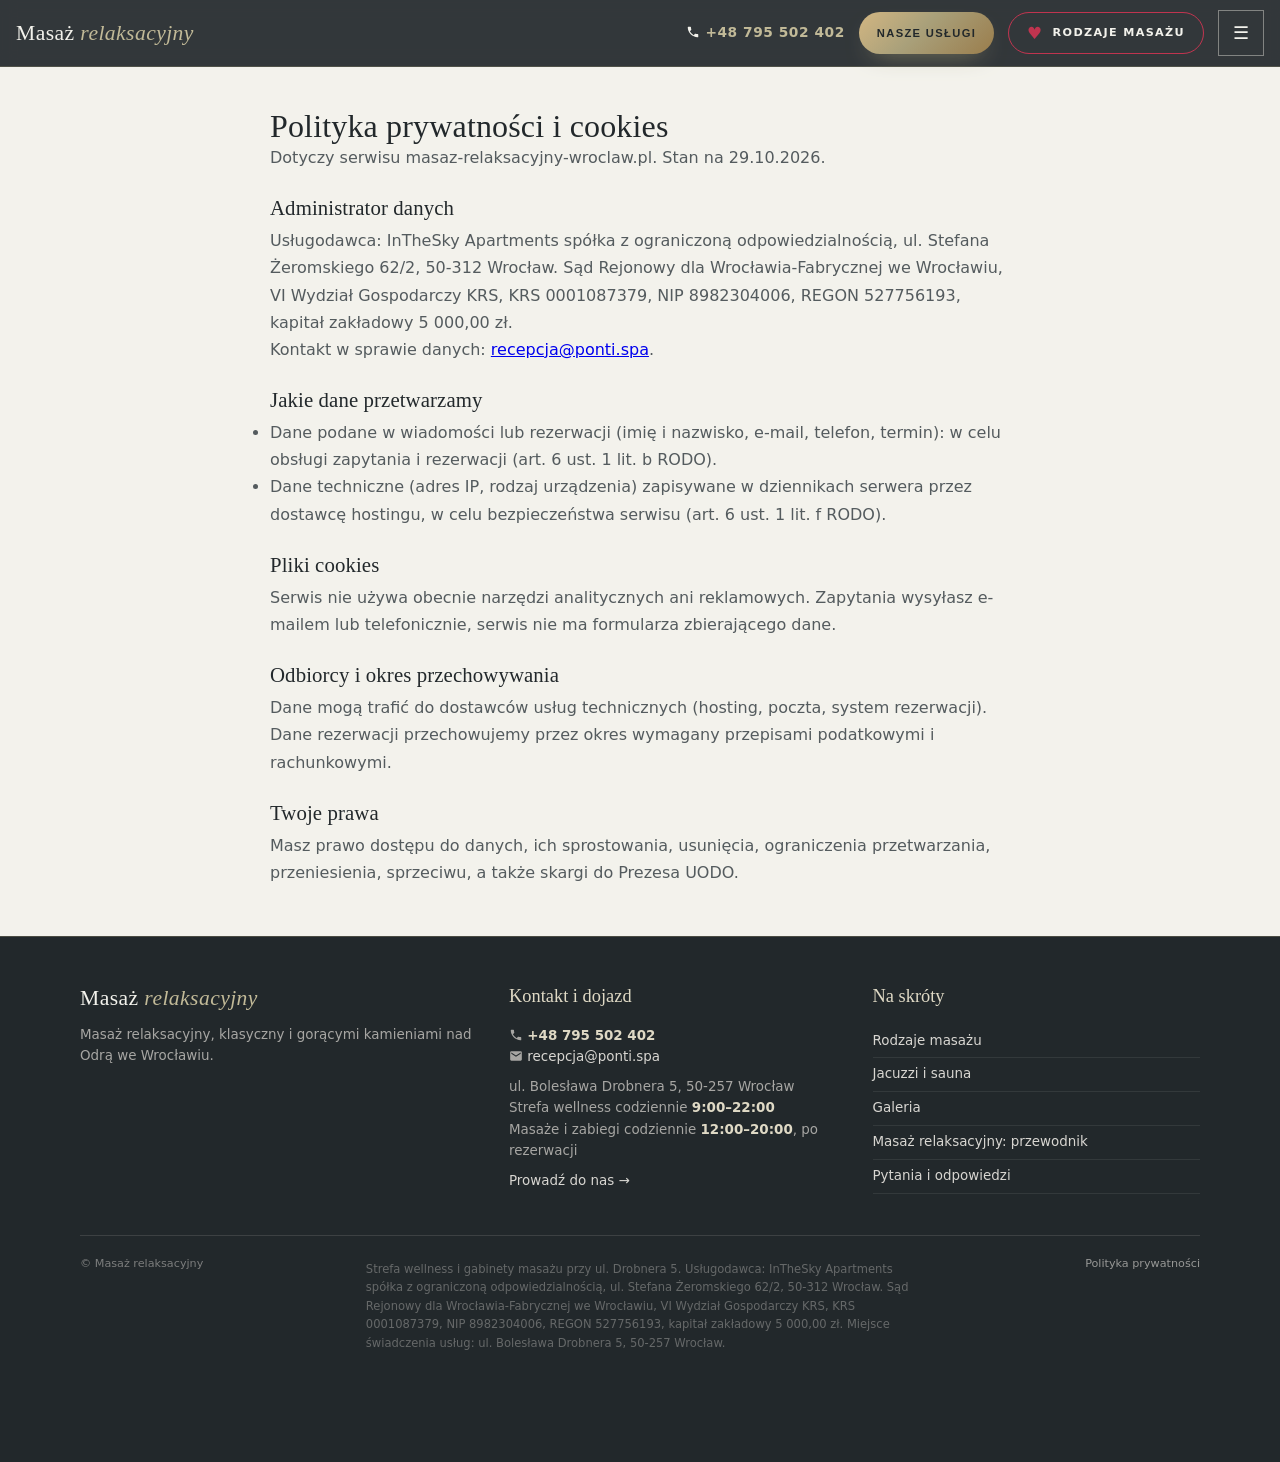
==== commit 44e95057: "Okno usług, hero dopasowane do ekranu" ====
--- a/polityka-prywatnosci/index.html
+++ b/polityka-prywatnosci/index.html
@@ -13,7 +13,7 @@
 <meta name="theme-color" content="#22282b"/>
 <link rel="icon" href="/favicon.svg" type="image/svg+xml"/>
 <link as="font" crossorigin="" href="/fonts/eb-garamond-latin.woff2" rel="preload" type="font/woff2"/>
-<link href="/style.css?v=202610291330" rel="stylesheet"/>
+<link href="/style.css?v=202610291354" rel="stylesheet"/>
 
 </head>
 <body>
@@ -21,7 +21,7 @@
 <a class="wordmark" href="/">Masaż <em>relaksacyjny</em></a>
 <span class="grow"></span>
 <a class="top-tel" href="tel:+48795502402"><svg aria-hidden="true" class="ico" viewBox="0 0 24 24"><path d="M6.62 10.79a15.05 15.05 0 0 0 6.59 6.59l2.2-2.2a1 1 0 0 1 1.02-.24c1.12.37 2.33.57 3.57.57a1 1 0 0 1 1 1V20a1 1 0 0 1-1 1C10.85 21 3 13.15 3 4a1 1 0 0 1 1-1h3.5a1 1 0 0 1 1 1c0 1.24.2 2.45.57 3.57a1 1 0 0 1-.25 1.02l-2.2 2.2z"/></svg> <span>+48 795 502 402</span></a>
-<a class="btn btn-gold" href="mailto:recepcja@ponti.spa?subject=Masa%C5%BC%3A%20zapytanie%20o%20termin&amp;body=Dzie%C5%84%20dobry%2C%0A%0Aprosz%C4%99%20o%20wolny%20termin.%0ATermin%3A%20%0ALiczba%20os%C3%B3b%3A%20%0ATelefon%3A%20%0A%0APozdrawiam">Zapytaj o termin</a>
+<button type="button" class="btn btn-gold" data-uslugi="">Nasze usługi</button>
 <a class="btn btn-heart top-cta2" href="/" data-to="oferta"><span class="hh">♥</span> Rodzaje masażu</a>
 <button aria-label="Otwórz menu" class="burger" data-menu-open="">☰</button>
 </header>
@@ -36,7 +36,7 @@
 <li><a href="/" data-to="oferta">Rodzaje masażu</a></li><li><a href="/" data-to="pakiety">Jacuzzi i sauna</a></li><li><a href="/" data-to="galeria">Galeria</a></li><li><a href="/" data-to="przewodnik">Masaż relaksacyjny: przewodnik</a></li><li><a href="/" data-to="faq">Pytania i odpowiedzi</a></li><li><a href="/" data-to="kontakt">Kontakt i dojazd</a></li>
 </ul>
 <div class="mcta">
-<a class="btn btn-gold" href="mailto:recepcja@ponti.spa?subject=Masa%C5%BC%3A%20zapytanie%20o%20termin&amp;body=Dzie%C5%84%20dobry%2C%0A%0Aprosz%C4%99%20o%20wolny%20termin.%0ATermin%3A%20%0ALiczba%20os%C3%B3b%3A%20%0ATelefon%3A%20%0A%0APozdrawiam">Zapytaj o termin <span class="arrow">→</span></a>
+<button type="button" class="btn btn-gold" data-uslugi="">Nasze usługi <span class="arrow">→</span></button>
 <a class="btn btn-line" href="tel:+48795502402"><svg aria-hidden="true" class="ico" viewBox="0 0 24 24"><path d="M6.62 10.79a15.05 15.05 0 0 0 6.59 6.59l2.2-2.2a1 1 0 0 1 1.02-.24c1.12.37 2.33.57 3.57.57a1 1 0 0 1 1 1V20a1 1 0 0 1-1 1C10.85 21 3 13.15 3 4a1 1 0 0 1 1-1h3.5a1 1 0 0 1 1 1c0 1.24.2 2.45.57 3.57a1 1 0 0 1-.25 1.02l-2.2 2.2z"/></svg> +48 795 502 402</a>
 </div>
 </nav>
@@ -81,6 +81,6 @@
 </div>
 </div>
 </footer>
-<script defer src="/site.js?v=202610291330"></script>
+<script defer src="/site.js?v=202610291354"></script>
 </body>
 </html>
--- a/style.css
+++ b/style.css
@@ -726,6 +726,9 @@
 .tower .stick::after{background:radial-gradient(ellipse 60% 55% at 50% 50%,rgba(var(--navy-rgb),.78),rgba(var(--navy-rgb),.35) 70%),linear-gradient(180deg,rgba(var(--navy-rgb),.35),rgba(var(--navy-rgb),.85))}
 #tower .stick{align-items:center}#tower .panel{margin-inline:auto;padding:32px 22px;text-align:center}#tower h2{max-width:30ch;margin-inline:auto}
 .trustbar span b{color:var(--gold-pale)}
+.hero .slides img{object-fit:cover;object-position:center}
+.rv{opacity:0;transform:translateY(26px);transition:opacity .8s var(--ease),transform .8s var(--ease)}.rv.in{opacity:1;transform:none}
+@media(prefers-reduced-motion:reduce){.rv{opacity:1;transform:none;transition:none}}
 .ap .pr{display:none}.ap-body p{font-size:.88rem;color:var(--ink-soft);margin:6px 0 12px;line-height:1.5}
 .legal .firma{display:block;max-width:76ch;opacity:.75;font-size:.72rem;line-height:1.6;margin-top:6px}
 #pakiety .plans{grid-template-columns:repeat(2,minmax(0,1fr))}@media(max-width:640px){#pakiety .plans{grid-template-columns:1fr}}
@@ -751,3 +754,55 @@
 .kontakt-box h3{font-size:1.15rem;color:var(--navy);margin:0 0 8px}.kontakt-box p{margin:0;color:var(--ink-soft);font-size:.92rem;line-height:1.6}
 .doc{padding:110px 0 50px;background:var(--ivory)}.doc .wrap{max-width:780px}.doc h1{color:var(--navy);font-size:2rem}
 .doc h2{font-size:1.3rem;color:var(--navy);margin:26px 0 8px;text-align:left}.doc p,.doc li{color:var(--ink-soft)}
+
+/* okno usług + karuzela wachlarzowa */
+.us{border:0;padding:0;margin:auto;width:min(1180px,94vw);height:min(94vh,980px);max-width:none;max-height:none;border-radius:22px;background:var(--navy);color:var(--ivory);overflow:hidden;box-shadow:0 30px 90px rgba(0,0,0,.45)}
+.us::backdrop{background:rgba(var(--navy-rgb),.72);backdrop-filter:blur(6px)}
+.us[open]{animation:usIn .45s var(--ease)}@keyframes usIn{from{opacity:0;transform:translateY(24px) scale(.98)}to{opacity:1;transform:none}}
+.us-in{height:100%;overflow:auto;padding:26px clamp(18px,3vw,40px) 34px;overscroll-behavior:contain}
+.us-top{display:flex;justify-content:space-between;align-items:flex-start;gap:14px}
+.us-top h2{color:var(--ivory);font-size:clamp(1.6rem,3.4vw,2.6rem);margin:6px 0 0;text-align:left}.us-top h2 em{color:var(--gold-light)}
+.us-x{background:rgba(255,255,255,.08);border:1px solid rgba(255,255,255,.25);color:var(--ivory);width:46px;height:46px;border-radius:50%;font-size:1.2rem;cursor:pointer;flex:0 0 auto}
+.us-chips{display:flex;gap:8px;flex-wrap:wrap;margin:18px 0 6px}
+.us-chip{border:1px solid rgba(255,255,255,.22);background:transparent;color:var(--ivory);padding:8px 14px;border-radius:999px;font:inherit;font-size:.8rem;cursor:pointer;transition:background .3s,color .3s}
+.us-chip.on,.us-chip:hover{background:var(--gold);border-color:var(--gold);color:var(--navy)}
+.fan{position:relative;height:clamp(300px,44vh,440px);margin:10px 0 0;touch-action:pan-y;user-select:none;-webkit-user-select:none}
+.fan-card{position:absolute;left:50%;top:6%;width:clamp(180px,22vw,270px);aspect-ratio:3/4;margin-left:calc(clamp(180px,22vw,270px)/-2);border:0;padding:0;border-radius:18px;overflow:hidden;cursor:pointer;background:#000;
+ transform-origin:50% 120%;transition:transform .7s cubic-bezier(.22,.8,.24,1),opacity .5s,filter .5s,box-shadow .5s;box-shadow:0 18px 40px rgba(0,0,0,.35)}
+.fan-card img{width:100%;height:100%;object-fit:cover;display:block;pointer-events:none}
+.fan-card::after{content:"";position:absolute;inset:0;background:linear-gradient(180deg,transparent 45%,rgba(0,0,0,.78))}
+.fan-cap{position:absolute;left:14px;right:14px;bottom:12px;z-index:1;text-align:left;color:#fff}
+.fan-cap small{display:block;font-size:.66rem;letter-spacing:.08em;text-transform:uppercase;opacity:.8;margin-bottom:4px}
+.fan-cap b{font-family:var(--serif,inherit);font-weight:500;font-size:1.05rem;line-height:1.2}
+.fan-card.act{box-shadow:0 26px 60px rgba(0,0,0,.5),0 0 0 2px var(--gold)}
+.fan-card:not(.act){filter:saturate(.7) brightness(.8)}
+.fan-nav{display:flex;justify-content:center;align-items:center;gap:18px;margin:4px 0 8px}
+.fan-nav button{background:rgba(255,255,255,.08);border:1px solid rgba(255,255,255,.25);color:var(--ivory);width:46px;height:46px;border-radius:50%;font-size:1.4rem;cursor:pointer}
+.fan-n{font-size:.82rem;opacity:.8;min-width:60px;text-align:center}
+.us-det{max-width:760px;margin:6px auto 0;text-align:center}
+.us-kat{font-size:.7rem;letter-spacing:.14em;text-transform:uppercase;color:var(--gold-light)}
+.us-nazwa{color:var(--ivory);font-size:clamp(1.4rem,2.8vw,2rem);margin:6px 0 4px}
+.us-czas{color:var(--gold-pale);font-size:.9rem;margin:0 0 12px}
+.us-opis,.us-dla{color:rgba(255,255,255,.82);line-height:1.7;margin:0 0 10px}.us-dla{font-size:.9rem;opacity:.85}
+.us-zaw{list-style:none;padding:0;margin:4px 0 14px;display:flex;gap:8px;justify-content:center;flex-wrap:wrap}
+.us-zaw li{font-size:.75rem;border:1px solid rgba(255,255,255,.2);border-radius:999px;padding:5px 11px}
+.us-zaw:empty{display:none}
+.us-akcje{display:flex;gap:10px;justify-content:center;flex-wrap:wrap;margin-top:6px}
+.us .btn-line{border:1px solid rgba(255,255,255,.35);color:var(--ivory);background:transparent}
+.us-form{display:grid;grid-template-columns:repeat(3,minmax(0,1fr));gap:10px;margin:18px auto 0;text-align:left;background:rgba(255,255,255,.05);border:1px solid rgba(255,255,255,.14);border-radius:16px;padding:16px}
+.us-form[hidden]{display:none}
+.us-form label{display:grid;gap:5px;font-size:.7rem;letter-spacing:.1em;text-transform:uppercase;color:var(--gold-pale)}
+.us-form input,.us-form select{height:46px;padding:10px;border:1px solid rgba(255,255,255,.3);border-radius:12px;background:rgba(255,255,255,.06);color:var(--ivory);font:inherit;font-size:.9rem;text-transform:none;letter-spacing:0}
+.us-form select option{color:#222}
+.us-form .btn{grid-column:1/-1;justify-content:center}
+.us-note{grid-column:1/-1;margin:0;font-size:.78rem;color:rgba(255,255,255,.7);text-transform:none;letter-spacing:0}
+.hero-cta{display:flex;gap:12px;justify-content:center;flex-wrap:wrap;margin:22px 0 4px}
+.hero-cta .btn{min-height:54px;padding:14px 26px}
+.hero-cta .btn-line{border:1px solid rgba(255,255,255,.45);color:var(--ivory);background:rgba(255,255,255,.04)}
+@media(max-width:700px){
+ .us{width:100vw;height:100svh;max-height:none;border-radius:0}
+ .fan{height:clamp(300px,52vh,420px)}
+ .fan-card{width:min(62vw,250px);margin-left:calc(min(62vw,250px)/-2)}
+ .us-form{grid-template-columns:1fr 1fr}.us-form label:first-child{grid-column:1/-1}
+}
+@media(prefers-reduced-motion:reduce){.fan-card,.us[open]{transition:none;animation:none}}
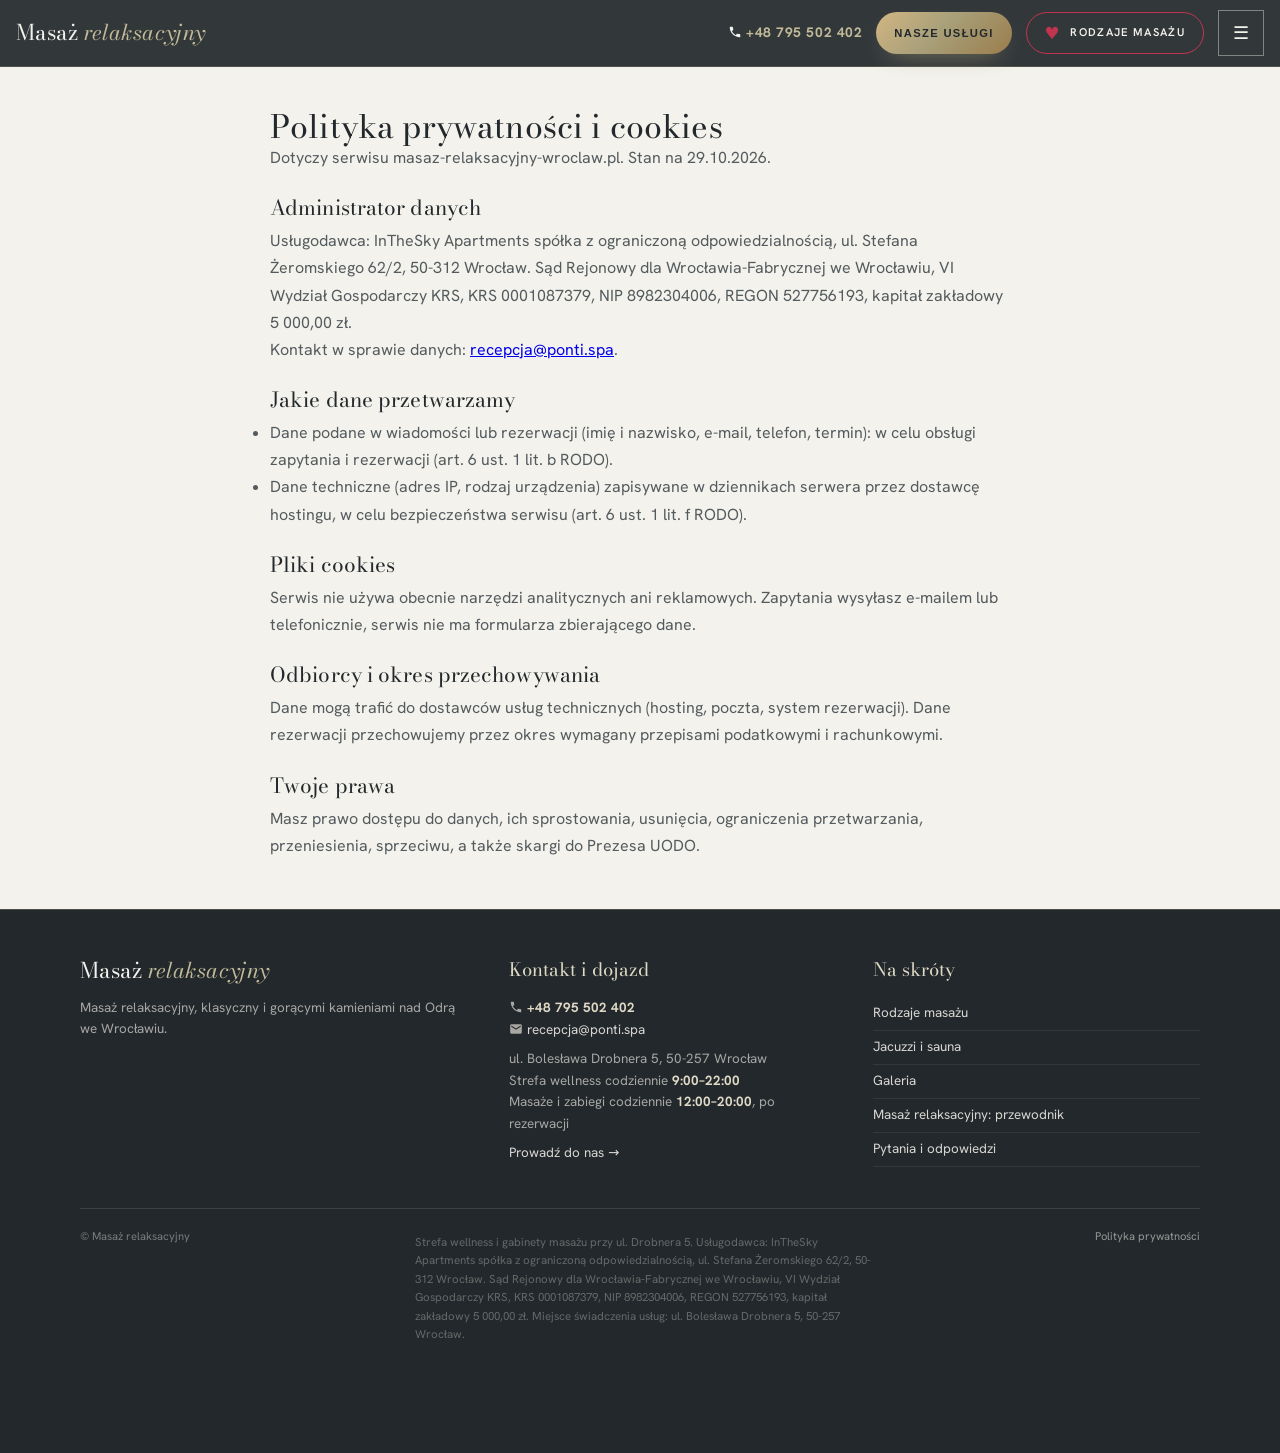
==== commit 4047aadf: "Karuzela: jedna karta na ruch, widoczne sasiednie karty, nowe kroje" ====
--- a/polityka-prywatnosci/index.html
+++ b/polityka-prywatnosci/index.html
@@ -12,8 +12,8 @@
 <meta property="og:image" content="https://masaz-relaksacyjny-wroclaw.pl/media/g-30-ponti-spa-masaz-relaksacyjny-1600.webp"/>
 <meta name="theme-color" content="#22282b"/>
 <link rel="icon" href="/favicon.svg" type="image/svg+xml"/>
-<link as="font" crossorigin="" href="/fonts/eb-garamond-latin.woff2" rel="preload" type="font/woff2"/>
-<link href="/style.css?v=202610291354" rel="stylesheet"/>
+<link as="font" crossorigin="" href="/fonts/bodoni-moda-latin.woff2" rel="preload" type="font/woff2"/>
+<link href="/style.css?v=202610292041" rel="stylesheet"/>
 
 </head>
 <body>
@@ -81,6 +81,6 @@
 </div>
 </div>
 </footer>
-<script defer src="/site.js?v=202610291354"></script>
+<script defer src="/site.js?v=202610292041"></script>
 </body>
 </html>
--- a/style.css
+++ b/style.css
@@ -1,9 +1,9 @@
-@font-face{font-family:'EB Garamond';font-style:normal;font-weight:400 800;font-display:swap;src:url('/fonts/eb-garamond-latin.woff2') format('woff2');unicode-range:U+0000-00FF,U+0131,U+0152-0153,U+02BB-02BC,U+02C6,U+02DA,U+02DC,U+2000-206F,U+2074,U+20AC,U+2122,U+2191,U+2193,U+2212,U+2215,U+FEFF,U+FFFD}
-@font-face{font-family:'EB Garamond';font-style:italic;font-weight:400 800;font-display:swap;src:url('/fonts/eb-garamond-i-latin.woff2') format('woff2');unicode-range:U+0000-00FF,U+0131,U+0152-0153,U+02BB-02BC,U+02C6,U+02DA,U+02DC,U+2000-206F,U+2074,U+20AC,U+2122,U+2191,U+2193,U+2212,U+2215,U+FEFF,U+FFFD}
-@font-face{font-family:'Outfit';font-style:normal;font-weight:100 900;font-display:swap;src:url('/fonts/outfit-latin.woff2') format('woff2');unicode-range:U+0000-00FF,U+0131,U+0152-0153,U+02BB-02BC,U+02C6,U+02DA,U+02DC,U+2000-206F,U+2074,U+20AC,U+2122,U+2191,U+2193,U+2212,U+2215,U+FEFF,U+FFFD}
-@font-face{font-family:'EB Garamond';font-style:normal;font-weight:400 800;font-display:swap;src:url('/fonts/eb-garamond-latin-ext.woff2') format('woff2');unicode-range:U+0100-02AF,U+0304,U+0308,U+0329,U+1E00-1E9F,U+1EF2-1EFF,U+2020,U+20A0-20AB,U+20AD-20C0,U+2113,U+2C60-2C7F,U+A720-A7FF}
-@font-face{font-family:'EB Garamond';font-style:italic;font-weight:400 800;font-display:swap;src:url('/fonts/eb-garamond-i-latin-ext.woff2') format('woff2');unicode-range:U+0100-02AF,U+0304,U+0308,U+0329,U+1E00-1E9F,U+1EF2-1EFF,U+2020,U+20A0-20AB,U+20AD-20C0,U+2113,U+2C60-2C7F,U+A720-A7FF}
-@font-face{font-family:'Outfit';font-style:normal;font-weight:100 900;font-display:swap;src:url('/fonts/outfit-latin-ext.woff2') format('woff2');unicode-range:U+0100-02AF,U+0304,U+0308,U+0329,U+1E00-1E9F,U+1EF2-1EFF,U+2020,U+20A0-20AB,U+20AD-20C0,U+2113,U+2C60-2C7F,U+A720-A7FF}
+@font-face{font-family:'Bodoni Moda';font-style:normal;font-weight:400 900;font-display:swap;src:url('/fonts/bodoni-moda-latin.woff2') format('woff2');unicode-range:U+0000-00FF,U+0131,U+0152-0153,U+02BB-02BC,U+02C6,U+02DA,U+02DC,U+2000-206F,U+2074,U+20AC,U+2122,U+2191,U+2193,U+2212,U+2215,U+FEFF,U+FFFD}
+@font-face{font-family:'Bodoni Moda';font-style:italic;font-weight:400 900;font-display:swap;src:url('/fonts/bodoni-moda-i-latin.woff2') format('woff2');unicode-range:U+0000-00FF,U+0131,U+0152-0153,U+02BB-02BC,U+02C6,U+02DA,U+02DC,U+2000-206F,U+2074,U+20AC,U+2122,U+2191,U+2193,U+2212,U+2215,U+FEFF,U+FFFD}
+@font-face{font-family:'Hanken Grotesk';font-style:normal;font-weight:100 900;font-display:swap;src:url('/fonts/hanken-grotesk-latin.woff2') format('woff2');unicode-range:U+0000-00FF,U+0131,U+0152-0153,U+02BB-02BC,U+02C6,U+02DA,U+02DC,U+2000-206F,U+2074,U+20AC,U+2122,U+2191,U+2193,U+2212,U+2215,U+FEFF,U+FFFD}
+@font-face{font-family:'Bodoni Moda';font-style:normal;font-weight:400 900;font-display:swap;src:url('/fonts/bodoni-moda-latin-ext.woff2') format('woff2');unicode-range:U+0100-02AF,U+0304,U+0308,U+0329,U+1E00-1E9F,U+1EF2-1EFF,U+2020,U+20A0-20AB,U+20AD-20C0,U+2113,U+2C60-2C7F,U+A720-A7FF}
+@font-face{font-family:'Bodoni Moda';font-style:italic;font-weight:400 900;font-display:swap;src:url('/fonts/bodoni-moda-i-latin-ext.woff2') format('woff2');unicode-range:U+0100-02AF,U+0304,U+0308,U+0329,U+1E00-1E9F,U+1EF2-1EFF,U+2020,U+20A0-20AB,U+20AD-20C0,U+2113,U+2C60-2C7F,U+A720-A7FF}
+@font-face{font-family:'Hanken Grotesk';font-style:normal;font-weight:100 900;font-display:swap;src:url('/fonts/hanken-grotesk-latin-ext.woff2') format('woff2');unicode-range:U+0100-02AF,U+0304,U+0308,U+0329,U+1E00-1E9F,U+1EF2-1EFF,U+2020,U+20A0-20AB,U+20AD-20C0,U+2113,U+2C60-2C7F,U+A720-A7FF}
 /* ============ IN THE SKY — design system (BRAND-INTHESKY.md) ============ */
 
 
@@ -17,8 +17,8 @@
 }
 *{margin:0;padding:0;box-sizing:border-box}
 html{scroll-behavior:smooth}
-body{font-family:'Outfit',system-ui,-apple-system,sans-serif;background:var(--ivory);color:var(--ink);font-size:16px;line-height:1.7;-webkit-font-smoothing:antialiased}
-h1,h2,h3,.serif{font-family:'EB Garamond',Georgia,serif;font-weight:400;line-height:1.06;text-wrap:balance;letter-spacing:.005em}
+body{font-family:'Hanken Grotesk',system-ui,-apple-system,sans-serif;background:var(--ivory);color:var(--ink);font-size:16px;line-height:1.7;-webkit-font-smoothing:antialiased}
+h1,h2,h3,.serif{font-family:'Bodoni Moda',Georgia,serif;font-weight:400;line-height:1.06;text-wrap:balance;letter-spacing:.005em}
 h1 em,h2 em,h3 em{font-style:italic;color:var(--gold-light)}
 img{max-width:100%;display:block}
 .wrap{max-width:1160px;margin:0 auto;padding:0 20px}
@@ -68,12 +68,12 @@
 .menu .best .bic{flex:0 0 44px;height:44px;display:flex;align-items:center;justify-content:center;border:1px solid rgba(169,160,122,.5);background:rgba(34,40,43,.55)}
 .menu .best .bic svg{width:21px;height:21px;fill:var(--gold-light)}
 .menu .best .btx{flex:1;min-width:0;display:flex;flex-direction:column;gap:2px}
-.menu .best .btx b{font-family:'EB Garamond',Georgia,serif;font-weight:400;font-size:1.28rem;line-height:1.12}
-.menu .best .btx small{font-family:'Outfit',sans-serif;font-size:.66rem;letter-spacing:.03em;color:var(--gold-light)}
-.menu .best .badge{font-family:'Outfit',sans-serif;font-weight:700;font-size:.88rem;color:var(--navy);background:var(--gold);padding:7px 10px;white-space:nowrap}
+.menu .best .btx b{font-family:'Bodoni Moda',Georgia,serif;font-weight:400;font-size:1.28rem;line-height:1.12}
+.menu .best .btx small{font-family:'Hanken Grotesk',sans-serif;font-size:.66rem;letter-spacing:.03em;color:var(--gold-light)}
+.menu .best .badge{font-family:'Hanken Grotesk',sans-serif;font-weight:700;font-size:.88rem;color:var(--navy);background:var(--gold);padding:7px 10px;white-space:nowrap}
 .menu .best .chev{color:rgba(169,160,122,.75);font-size:1.05rem}
-.menu .plain a{display:flex;justify-content:space-between;align-items:center;padding:11px 2px;color:var(--ivory);text-decoration:none;font-family:'EB Garamond',Georgia,serif;font-size:1.55rem;line-height:1.1;border-bottom:1px solid rgba(248,244,238,.13);transition:padding-left .18s,color .18s}
-.menu .plain a::after{content:'→';font-family:'Outfit',sans-serif;font-size:.95rem;color:rgba(169,160,122,.55)}
+.menu .plain a{display:flex;justify-content:space-between;align-items:center;padding:11px 2px;color:var(--ivory);text-decoration:none;font-family:'Bodoni Moda',Georgia,serif;font-size:1.55rem;line-height:1.1;border-bottom:1px solid rgba(248,244,238,.13);transition:padding-left .18s,color .18s}
+.menu .plain a::after{content:'→';font-family:'Hanken Grotesk',sans-serif;font-size:.95rem;color:rgba(169,160,122,.55)}
 .menu .plain a:hover{padding-left:8px;color:var(--gold-pale)}
 .menu .mcta{display:grid;gap:12px;margin-top:20px}
 @media(min-width:768px){
@@ -147,8 +147,8 @@
 
 /* modal znizki (tytuly, zero podtytulow) */
 .pop .tiles{display:grid;grid-template-columns:1fr 1fr;gap:10px;margin:18px 0 22px}
-.pop .tile{border:1px solid rgba(169,160,122,.4);padding:16px 10px;font-family:'EB Garamond',Georgia,serif;font-size:1.05rem;line-height:1.25;color:var(--ivory)}
-.pop .tile b{display:block;font-family:'Outfit';font-size:1.3rem;color:var(--gold-pale);font-variant-numeric:tabular-nums;margin-bottom:4px}
+.pop .tile{border:1px solid rgba(169,160,122,.4);padding:16px 10px;font-family:'Bodoni Moda',Georgia,serif;font-size:1.05rem;line-height:1.25;color:var(--ivory)}
+.pop .tile b{display:block;font-family:'Hanken Grotesk';font-size:1.3rem;color:var(--gold-pale);font-variant-numeric:tabular-nums;margin-bottom:4px}
 
 /* chat input */
 .ch-in{display:flex;border-top:1px solid var(--line);background:var(--white)}
@@ -181,7 +181,7 @@
 .marquee{background:var(--navy-2);color:var(--gold-pale);overflow:hidden;border-block:1px solid rgba(169,160,122,.2)}
 .marquee-track{display:flex;white-space:nowrap;animation:mq 30s linear infinite;width:max-content}
 @keyframes mq{to{transform:translateX(-50%)}}
-.marquee span{font-family:'EB Garamond',Georgia,serif;font-size:1rem;padding:12px 24px;display:inline-flex;align-items:center;gap:24px}
+.marquee span{font-family:'Bodoni Moda',Georgia,serif;font-size:1rem;padding:12px 24px;display:inline-flex;align-items:center;gap:24px}
 .marquee span::after{content:"✦";color:var(--gold);font-size:.7rem}
 .marquee span b{color:#FF9AA8;font-weight:400}
 
@@ -219,7 +219,7 @@
 .plan h3{font-size:1.35rem;margin-bottom:3px}
 .plan .floors{font-size:.66rem;letter-spacing:.18em;text-transform:uppercase;color:var(--gold-pale);font-weight:600;margin-bottom:14px}
 .price-row{display:flex;align-items:baseline;gap:12px}
-.price-now{font-family:'EB Garamond',Georgia,serif;font-size:2.1rem;color:var(--gold-pale);font-variant-numeric:tabular-nums;line-height:1}
+.price-now{font-family:'Bodoni Moda',Georgia,serif;font-size:2.1rem;color:var(--gold-pale);font-variant-numeric:tabular-nums;line-height:1}
 .price-now small{font-size:1.05rem}
 .price-from{font-size:.72rem;color:rgba(248,244,238,.6)}
 .plan ul{list-style:none;margin:14px 0 22px;flex:1}
@@ -241,7 +241,7 @@
 .ap-body h3{font-size:1.08rem}
 .ap-body .fl{font-size:.64rem;letter-spacing:.16em;text-transform:uppercase;color:var(--gold);font-weight:600}
 .ap-body .pr{margin-top:auto;padding-top:8px;font-size:.8rem;color:var(--ink-soft)}
-.ap-body .pr b{font-family:'EB Garamond',Georgia,serif;font-size:1.3rem;color:var(--navy);font-variant-numeric:tabular-nums}
+.ap-body .pr b{font-family:'Bodoni Moda',Georgia,serif;font-size:1.3rem;color:var(--navy);font-variant-numeric:tabular-nums}
 .ap-body .btn{min-height:46px;padding:10px 14px;font-size:.7rem;margin-top:10px}
 
 /* ---------- sky tower — film ---------- */
@@ -253,14 +253,14 @@
 .tower h2{font-size:clamp(1.4rem,3.6vw,2.2rem);margin:0 0 4px}
 .tower p{max-width:46ch;margin:0 auto;color:rgba(248,244,238,.85);font-weight:300;font-size:.95rem}
 .tower .stats{display:flex;justify-content:center;gap:26px;margin-top:12px;flex-wrap:wrap}
-.tower .stats b{display:block;font-family:'EB Garamond',Georgia,serif;font-size:1.4rem;color:var(--gold-pale);font-variant-numeric:tabular-nums}
+.tower .stats b{display:block;font-family:'Bodoni Moda',Georgia,serif;font-size:1.4rem;color:var(--gold-pale);font-variant-numeric:tabular-nums}
 .tower .stats span{font-size:.7rem;letter-spacing:.14em;text-transform:uppercase;color:rgba(248,244,238,.7)}
 
 /* opinie */
 .scores{display:flex;flex-wrap:wrap;gap:20px 54px;justify-content:center;margin-top:8px}
-.score b{display:block;font-family:'EB Garamond',Georgia,serif;font-size:2.6rem;color:var(--gold);font-variant-numeric:tabular-nums}
+.score b{display:block;font-family:'Bodoni Moda',Georgia,serif;font-size:2.6rem;color:var(--gold);font-variant-numeric:tabular-nums}
 .score span{font-size:.74rem;color:var(--ink-soft)}
-blockquote.op{font-family:'EB Garamond',Georgia,serif;font-size:clamp(1.4rem,3vw,2rem);line-height:1.3;max-width:30ch;margin:34px auto 8px;text-align:center}
+blockquote.op{font-family:'Bodoni Moda',Georgia,serif;font-size:clamp(1.4rem,3vw,2rem);line-height:1.3;max-width:30ch;margin:34px auto 8px;text-align:center}
 blockquote.op em{color:var(--gold)}
 .op-src{text-align:center;font-size:.78rem;color:var(--ink-soft)}
 
@@ -294,7 +294,7 @@
 footer .fgrid{display:grid;grid-template-columns:1.2fr 1fr 1fr;gap:36px;align-items:start}
 @media(max-width:760px){footer .fgrid{grid-template-columns:1fr;gap:28px}}
 footer img{height:44px;margin:0 0 14px}
-footer h4{font-family:'EB Garamond',Georgia,serif;font-weight:400;color:var(--gold-pale);font-size:1.15rem;margin-bottom:12px}
+footer h4{font-family:'Bodoni Moda',Georgia,serif;font-weight:400;color:var(--gold-pale);font-size:1.15rem;margin-bottom:12px}
 footer p{margin-bottom:8px;line-height:1.6}
 footer a{color:rgba(248,244,238,.85);text-decoration:none}
 footer a:hover{color:var(--gold-pale)}
@@ -348,7 +348,7 @@
 .pop.open{display:flex}
 .pop .box{background:var(--navy);color:var(--ivory);max-width:420px;width:100%;padding:34px 28px;text-align:center;border:1px solid rgba(169,160,122,.4);position:relative}
 .pop .box .x{position:absolute;top:10px;right:12px;background:none;border:none;color:rgba(248,244,238,.6);font-size:1.25rem;cursor:pointer;padding:6px}
-.pop .big{font-family:'EB Garamond',Georgia,serif;font-size:3rem;color:var(--gold-pale)}
+.pop .big{font-family:'Bodoni Moda',Georgia,serif;font-size:3rem;color:var(--gold-pale)}
 .pop h3{font-size:1.5rem;margin:6px 0 8px}
 .pop p{font-size:.85rem;color:rgba(248,244,238,.8);margin-bottom:20px}
 
@@ -415,7 +415,7 @@
 /* atrakcje */
 .atrakcje-grid{display:grid;grid-template-columns:repeat(auto-fit,minmax(min(100%,300px),1fr));gap:16px;margin-top:26px}
 .atr{border:1px solid var(--line);background:var(--white);padding:22px}
-.atr b{font-family:'EB Garamond',Georgia,serif;font-weight:400;font-size:1.25rem;display:block;margin-bottom:8px}
+.atr b{font-family:'Bodoni Moda',Georgia,serif;font-weight:400;font-size:1.25rem;display:block;margin-bottom:8px}
 .atr p{font-size:.88rem;color:var(--ink-soft);line-height:1.6}
 .atr.zloty{background:var(--navy);color:var(--ivory);border-color:rgba(169,160,122,.5)}
 .atr.zloty p{color:rgba(248,244,238,.82)}
@@ -460,7 +460,7 @@
 .menu .plain a.menu-package{color:#f18d9c}
 .menu .plain a.menu-package:hover{color:#ffb2bd}
 .menu-gift{width:21px;height:21px;flex:none;margin-left:10px;stroke:currentColor;fill:none;stroke-width:1.6;stroke-linecap:round;stroke-linejoin:round}
-.menu .plain a.menu-minor{font-family:'Outfit',sans-serif;font-size:.82rem;line-height:1.45;color:rgba(248,244,238,.68);padding-block:10px}
+.menu .plain a.menu-minor{font-family:'Hanken Grotesk',sans-serif;font-size:.82rem;line-height:1.45;color:rgba(248,244,238,.68);padding-block:10px}
 .menu .plain a.menu-minor:after{font-size:.75rem}
 /* Priorytety rezerwacyjne dostępne od razu, bez dublowania dużych CTA. */
 .menu{padding-top:68px}
@@ -505,7 +505,7 @@
 #pop .box .x{min-width:44px;min-height:44px;top:2px;right:4px}
 #pop h3{padding:0 18px;font-size:2rem}
 #pop .btn{min-height:44px;font-size:.7rem;padding:12px 20px}
-.menu-promo{display:inline-block;margin-left:8px;padding:3px 7px;border:1px solid var(--gold);border-radius:4px;color:var(--gold);font:600 10px 'Outfit',sans-serif;vertical-align:middle}
+.menu-promo{display:inline-block;margin-left:8px;padding:3px 7px;border:1px solid var(--gold);border-radius:4px;color:var(--gold);font:600 10px 'Hanken Grotesk',sans-serif;vertical-align:middle}
 .list.its-photo-list{border:0;background:transparent;display:grid;gap:26px}
 .its-photo-list .item{display:grid;grid-template-columns:1fr 1fr;gap:0;padding:0;overflow:hidden;border:1px solid var(--line);background:var(--white)}
 .its-photo-list .item .pi{grid-column:1/-1;grid-row:1;margin:0;padding:14px 16px;font-size:.78rem}
@@ -525,7 +525,7 @@
 .top-direct{display:none!important}
 
 .package-expand{margin:0 0 20px;border-top:1px solid #ffffff25;border-bottom:1px solid #ffffff25}
-.package-expand>summary{cursor:pointer;list-style:none;display:flex;align-items:center;justify-content:space-between;min-height:48px;padding:12px 0;color:#e3cca4;font:600 13px/1.4 'Outfit',sans-serif}
+.package-expand>summary{cursor:pointer;list-style:none;display:flex;align-items:center;justify-content:space-between;min-height:48px;padding:12px 0;color:#e3cca4;font:600 13px/1.4 'Hanken Grotesk',sans-serif}
 .package-expand>summary::after{content:'+';font-size:23px;font-weight:400}
 .package-expand[open]>summary::after{content:'−'}
 .package-expand>summary::-webkit-details-marker{display:none}
@@ -664,7 +664,7 @@
 .yes500 img{position:absolute;inset:0;width:100%;height:100%;object-fit:cover}
 .yes500::after{content:"";position:absolute;inset:0;background:rgba(34,40,43,.68)}
 .yes500 .in{position:relative;z-index:2;padding:60px 20px;max-width:760px}
-.yes500 .count{font-family:'EB Garamond',Georgia,serif;font-size:clamp(5rem,16vw,11rem);line-height:.85;color:#e6d2a6}
+.yes500 .count{font-family:'Bodoni Moda',Georgia,serif;font-size:clamp(5rem,16vw,11rem);line-height:.85;color:#e6d2a6}
 .yes500 h2{font-size:clamp(2rem,5vw,3.4rem);margin:12px auto 22px;color:#fff}
 .yes500 h2 em{color:#c4304b}
 
@@ -687,7 +687,7 @@
 .dp-hint{font-size:.78rem;letter-spacing:.14em;text-transform:uppercase;color:#9a7d4c;font-weight:600}
 .dp-nav{width:40px;height:40px;border-radius:50%;border:1px solid #e5dccb;background:#fff;font-size:1.3rem;cursor:pointer;color:#22282b}
 .dp-months{display:grid;grid-template-columns:repeat(auto-fit,minmax(260px,1fr));gap:18px}
-.dp-title{font-family:'EB Garamond',Georgia,serif;font-size:1.3rem;text-transform:capitalize;margin:4px 0 8px}
+.dp-title{font-family:'Bodoni Moda',Georgia,serif;font-size:1.3rem;text-transform:capitalize;margin:4px 0 8px}
 .dp-grid{display:grid;grid-template-columns:repeat(7,1fr);gap:2px}
 .dp-wd{font-size:.68rem;text-transform:uppercase;color:#8a8f9c;padding:4px 0}
 .dp-day{aspect-ratio:1;border:0;background:none;border-radius:10px;font:500 .92rem inherit;font-family:inherit;color:#1a2230;cursor:pointer}
@@ -720,7 +720,7 @@
 :root{--navy-rgb:34,40,43}
 h1,h2,h3,.serif{font-size-adjust:none}
 h1{font-size:calc(clamp(2.1rem,5.4vw,4.2rem) * 1.04)}
-.wordmark{font-family:'EB Garamond',Georgia,serif;font-size:1.35rem;color:var(--ivory);text-decoration:none;letter-spacing:.02em;white-space:nowrap}
+.wordmark{font-family:'Bodoni Moda',Georgia,serif;font-size:1.35rem;color:var(--ivory);text-decoration:none;letter-spacing:.02em;white-space:nowrap}
 .wordmark em{font-style:italic;color:var(--gold-light)}
 .tower .stick img.tower-bg{position:absolute;inset:0;width:100%;height:120%;object-fit:cover;z-index:-2;will-change:transform}
 .tower .stick::after{background:radial-gradient(ellipse 60% 55% at 50% 50%,rgba(var(--navy-rgb),.78),rgba(var(--navy-rgb),.35) 70%),linear-gradient(180deg,rgba(var(--navy-rgb),.35),rgba(var(--navy-rgb),.85))}
@@ -755,54 +755,89 @@
 .doc{padding:110px 0 50px;background:var(--ivory)}.doc .wrap{max-width:780px}.doc h1{color:var(--navy);font-size:2rem}
 .doc h2{font-size:1.3rem;color:var(--navy);margin:26px 0 8px;text-align:left}.doc p,.doc li{color:var(--ink-soft)}
 
-/* okno usług + karuzela wachlarzowa */
-.us{border:0;padding:0;margin:auto;width:min(1180px,94vw);height:min(94vh,980px);max-width:none;max-height:none;border-radius:22px;background:var(--navy);color:var(--ivory);overflow:hidden;box-shadow:0 30px 90px rgba(0,0,0,.45)}
-.us::backdrop{background:rgba(var(--navy-rgb),.72);backdrop-filter:blur(6px)}
-.us[open]{animation:usIn .45s var(--ease)}@keyframes usIn{from{opacity:0;transform:translateY(24px) scale(.98)}to{opacity:1;transform:none}}
-.us-in{height:100%;overflow:auto;padding:26px clamp(18px,3vw,40px) 34px;overscroll-behavior:contain}
-.us-top{display:flex;justify-content:space-between;align-items:flex-start;gap:14px}
-.us-top h2{color:var(--ivory);font-size:clamp(1.6rem,3.4vw,2.6rem);margin:6px 0 0;text-align:left}.us-top h2 em{color:var(--gold-light)}
-.us-x{background:rgba(255,255,255,.08);border:1px solid rgba(255,255,255,.25);color:var(--ivory);width:46px;height:46px;border-radius:50%;font-size:1.2rem;cursor:pointer;flex:0 0 auto}
-.us-chips{display:flex;gap:8px;flex-wrap:wrap;margin:18px 0 6px}
-.us-chip{border:1px solid rgba(255,255,255,.22);background:transparent;color:var(--ivory);padding:8px 14px;border-radius:999px;font:inherit;font-size:.8rem;cursor:pointer;transition:background .3s,color .3s}
-.us-chip.on,.us-chip:hover{background:var(--gold);border-color:var(--gold);color:var(--navy)}
-.fan{position:relative;height:clamp(300px,44vh,440px);margin:10px 0 0;touch-action:pan-y;user-select:none;-webkit-user-select:none}
-.fan-card{position:absolute;left:50%;top:6%;width:clamp(180px,22vw,270px);aspect-ratio:3/4;margin-left:calc(clamp(180px,22vw,270px)/-2);border:0;padding:0;border-radius:18px;overflow:hidden;cursor:pointer;background:#000;
- transform-origin:50% 120%;transition:transform .7s cubic-bezier(.22,.8,.24,1),opacity .5s,filter .5s,box-shadow .5s;box-shadow:0 18px 40px rgba(0,0,0,.35)}
-.fan-card img{width:100%;height:100%;object-fit:cover;display:block;pointer-events:none}
-.fan-card::after{content:"";position:absolute;inset:0;background:linear-gradient(180deg,transparent 45%,rgba(0,0,0,.78))}
-.fan-cap{position:absolute;left:14px;right:14px;bottom:12px;z-index:1;text-align:left;color:#fff}
-.fan-cap small{display:block;font-size:.66rem;letter-spacing:.08em;text-transform:uppercase;opacity:.8;margin-bottom:4px}
-.fan-cap b{font-family:var(--serif,inherit);font-weight:500;font-size:1.05rem;line-height:1.2}
-.fan-card.act{box-shadow:0 26px 60px rgba(0,0,0,.5),0 0 0 2px var(--gold)}
-.fan-card:not(.act){filter:saturate(.7) brightness(.8)}
-.fan-nav{display:flex;justify-content:center;align-items:center;gap:18px;margin:4px 0 8px}
-.fan-nav button{background:rgba(255,255,255,.08);border:1px solid rgba(255,255,255,.25);color:var(--ivory);width:46px;height:46px;border-radius:50%;font-size:1.4rem;cursor:pointer}
-.fan-n{font-size:.82rem;opacity:.8;min-width:60px;text-align:center}
-.us-det{max-width:760px;margin:6px auto 0;text-align:center}
-.us-kat{font-size:.7rem;letter-spacing:.14em;text-transform:uppercase;color:var(--gold-light)}
-.us-nazwa{color:var(--ivory);font-size:clamp(1.4rem,2.8vw,2rem);margin:6px 0 4px}
-.us-czas{color:var(--gold-pale);font-size:.9rem;margin:0 0 12px}
-.us-opis,.us-dla{color:rgba(255,255,255,.82);line-height:1.7;margin:0 0 10px}.us-dla{font-size:.9rem;opacity:.85}
-.us-zaw{list-style:none;padding:0;margin:4px 0 14px;display:flex;gap:8px;justify-content:center;flex-wrap:wrap}
-.us-zaw li{font-size:.75rem;border:1px solid rgba(255,255,255,.2);border-radius:999px;padding:5px 11px}
-.us-zaw:empty{display:none}
-.us-akcje{display:flex;gap:10px;justify-content:center;flex-wrap:wrap;margin-top:6px}
-.us .btn-line{border:1px solid rgba(255,255,255,.35);color:var(--ivory);background:transparent}
-.us-form{display:grid;grid-template-columns:repeat(3,minmax(0,1fr));gap:10px;margin:18px auto 0;text-align:left;background:rgba(255,255,255,.05);border:1px solid rgba(255,255,255,.14);border-radius:16px;padding:16px}
-.us-form[hidden]{display:none}
-.us-form label{display:grid;gap:5px;font-size:.7rem;letter-spacing:.1em;text-transform:uppercase;color:var(--gold-pale)}
-.us-form input,.us-form select{height:46px;padding:10px;border:1px solid rgba(255,255,255,.3);border-radius:12px;background:rgba(255,255,255,.06);color:var(--ivory);font:inherit;font-size:.9rem;text-transform:none;letter-spacing:0}
-.us-form select option{color:#222}
-.us-form .btn{grid-column:1/-1;justify-content:center}
-.us-note{grid-column:1/-1;margin:0;font-size:.78rem;color:rgba(255,255,255,.7);text-transform:none;letter-spacing:0}
+/* ===== karuzela wachlarzowa (Framer CMS Fan Carousel, wartości zmierzone) ===== */
+.fc{position:relative;background:var(--ivory);height:calc(100svh + var(--fc-n,13) * 30vh)}
+.fc-pin{position:sticky;top:0;height:100svh;display:flex;flex-direction:column;justify-content:center;align-items:center;overflow:hidden;padding:70px 0 26px}
+.fc-head,.fc-cap,.fc-cta{flex:0 0 auto}.fc-on .stickybar{opacity:0!important;pointer-events:none}
+.fc-head{text-align:center;margin-bottom:clamp(6px,2vh,22px)}.fc-head h2{color:var(--navy);font-size:clamp(1.7rem,3.6vw,2.9rem);margin:6px 0 0}.fc-head h2 em{display:block}
+.fc-stage{flex:0 0 auto;position:relative;width:100%;height:calc(var(--fc-k,1) * 414px);perspective:calc(var(--fc-k,1) * 1700px);touch-action:pan-y}
+.fc-track{position:absolute;inset:0;transform-style:preserve-3d}
+.fc-card{position:absolute;left:50%;top:calc(var(--fc-k,1) * 12px);width:calc(var(--fc-k,1) * 300px);height:calc(var(--fc-k,1) * 390px);margin-left:calc(var(--fc-k,1) * -150px);
+ transform-origin:50% 50%;transition:transform .9s cubic-bezier(.72,0,.18,1),opacity .54s;cursor:pointer;will-change:transform;outline:none}
+.fc-in{position:relative;width:100%;height:100%;border-radius:18px;overflow:hidden;background:rgb(230,228,223);box-shadow:rgba(0,0,0,.5) 0 22px 44px -22px,rgba(0,0,0,.22) 0 6px 14px -8px}
+.fc-in img{width:100%;height:100%;object-fit:cover;display:block;pointer-events:none;user-select:none;-webkit-user-drag:none}
+.fc-dim{position:absolute;inset:0;background:#000;opacity:0;transition:opacity .54s;pointer-events:none}
+.fc-card.no-t,.fc-card.no-t .fc-dim{transition:none!important}
+.fc-cap{display:grid;grid-template-columns:44px minmax(0,440px) 44px;gap:clamp(16px,8vw,120px);align-items:center;justify-content:center;margin-top:clamp(10px,2.4vh,26px);width:100%;padding:0 16px}
+.fc-txt{text-align:center;min-height:86px}
+.fc-t{font-family:'Bodoni Moda',Georgia,serif;font-size:28px;font-weight:500;letter-spacing:-.01em;color:var(--navy);line-height:1.25}
+.fc-d{font-size:14px;color:#6b6b6b;margin-top:6px;line-height:1.5}
+.fc-m{font-size:.72rem;letter-spacing:.12em;text-transform:uppercase;color:var(--gold);margin-top:8px}
+.fc-arr{width:44px;height:44px;border-radius:50%;border:0;background:var(--navy);color:#fff;display:grid;place-items:center;cursor:pointer;transition:transform .25s cubic-bezier(.2,.7,.2,1),opacity .25s}
+.fc-arr:hover{transform:scale(1.08)}.fc-arr:active{transform:scale(.94)}
+.fc-arr svg{width:18px;height:18px;fill:none;stroke:currentColor;stroke-width:2.2;stroke-linecap:round;stroke-linejoin:round}
+.fc-cta{margin:clamp(8px,2vh,18px) 0 0;text-align:center}
+.fc-prog{position:absolute;left:50%;bottom:16px;width:200px;height:2px;margin-left:-100px;background:rgba(var(--navy-rgb),.12);border-radius:2px;overflow:hidden}
+.fc-prog span{display:block;height:100%;width:0;background:var(--gold);transition:width .3s}
+@media(max-width:700px){.fc-cap{grid-template-columns:44px minmax(0,1fr) 44px;gap:10px}.fc-t{font-size:23px}.fc-d{font-size:13px}.fc{height:calc(100svh + var(--fc-n,13) * 26vh)}}
+@media(prefers-reduced-motion:reduce){.fc-card,.fc-dim{transition:none}}
+/* ===== okno usług (jak ponti.spa/zabiegi) ===== */
+.zk{border:0;padding:0;margin:auto;width:min(1320px,96vw);height:94vh;max-width:none;max-height:none;border-radius:20px;background:var(--ivory);color:var(--navy);overflow:hidden;box-shadow:0 30px 90px rgba(0,0,0,.4)}
+.zk::backdrop{background:rgba(var(--navy-rgb),.7);backdrop-filter:blur(5px)}
+.zk[open]{animation:zkIn .45s cubic-bezier(.22,1,.36,1)}@keyframes zkIn{from{opacity:0;transform:translateY(26px)}to{opacity:1;transform:none}}
+.zk-in{height:100%;overflow:auto;padding:30px clamp(16px,4vw,64px) 40px;overscroll-behavior:contain}
+.zk-top{display:flex;justify-content:space-between;gap:16px;align-items:flex-start;margin-bottom:18px}
+.zk-top h2{color:var(--navy);font-size:clamp(1.9rem,4vw,3.1rem);text-align:left;margin:6px 0 10px;line-height:1.05}.zk-top h2 em{display:block}
+.zk-lead{color:var(--ink-soft);max-width:60ch;margin:0}
+.zk-x,.zp-x{width:44px;height:44px;border-radius:50%;border:1px solid var(--line);background:var(--white,#fff);color:var(--navy);font-size:1.1rem;cursor:pointer;flex:0 0 auto}
+.zk-kat{margin-top:34px}
+.zk-kat-naglowek{display:flex;align-items:baseline;gap:14px;flex-wrap:wrap;border-bottom:1px solid var(--line);padding-bottom:12px;margin-bottom:18px}
+.zk-kat-naglowek h3{font-size:clamp(1.5rem,2.6vw,2rem);color:var(--navy);margin:0}.zk-kat-naglowek span{font-size:.85rem;color:var(--ink-soft)}
+.zk-siatka{display:grid;grid-template-columns:repeat(4,minmax(0,1fr));gap:20px}
+.zk-kafel{background:#fffdf9;border:1px solid var(--line);border-radius:18px;overflow:hidden;display:flex;flex-direction:column;cursor:pointer;transition:transform .35s,box-shadow .35s}
+.zk-kafel:hover{transform:translateY(-4px);box-shadow:0 18px 40px rgba(0,0,0,.1)}
+.zk-foto{position:relative;aspect-ratio:671/830;overflow:hidden;background:#222}.zk-foto img{width:100%;height:100%;object-fit:cover;transition:transform .9s var(--ease)}.zk-kafel:hover .zk-foto img{transform:scale(1.04)}
+.zk-ile,.zk-znacznik{position:absolute;bottom:12px;right:12px;background:rgba(0,0,0,.5);color:#fff;font-size:.72rem;padding:5px 10px;border-radius:999px;backdrop-filter:blur(4px)}
+.zk-znacznik{right:auto;left:12px;top:12px;bottom:auto;background:var(--gold);color:var(--navy)}
+.zk-cialo{padding:18px 18px 20px;display:flex;flex-direction:column;flex:1}
+.zk-fl{font-size:.68rem;letter-spacing:.14em;text-transform:uppercase;color:var(--gold);font-weight:700}
+.zk-cialo h4{font-size:1.35rem;font-weight:500;color:var(--navy);margin:8px 0 6px;line-height:1.2}
+.zk-krotko{font-size:.88rem;color:var(--ink-soft);line-height:1.55;margin:0 0 14px;flex:1}
+.zk-cena{margin:0 0 14px;font-size:.85rem;color:var(--ink-soft)}.zk-cena b{font-weight:400;font-size:1.45rem;color:var(--gold)}.zk-cena small{font-size:.75rem}
+.zk-cta{width:100%;justify-content:center}
+.zk-stopka{margin:34px 0 0;font-size:.8rem;color:var(--ink-soft);text-align:center}
+.zp{position:absolute;top:0;right:0;bottom:0;width:min(600px,100%);background:var(--ivory);box-shadow:-20px 0 60px rgba(0,0,0,.25);transform:translateX(100%);visibility:hidden;transition:transform .5s cubic-bezier(.22,1,.36,1),visibility 0s .5s;z-index:5}
+.zp[hidden]{display:block}
+.zp.on{transform:none;visibility:visible;transition:transform .5s cubic-bezier(.22,1,.36,1)}
+.zp-x{position:absolute;top:18px;right:18px;z-index:2}
+.zp-in{height:100%;overflow:auto;padding:26px 30px 34px}
+.zp-krok{font-size:.7rem;letter-spacing:.14em;text-transform:uppercase;color:var(--gold);font-weight:700;margin:0}
+.zp-in h3{font-size:1.7rem;color:var(--navy);margin:6px 50px 16px 0}
+.zp-gal{position:relative;border-radius:16px;overflow:hidden;margin-bottom:16px}
+.zp-tor{display:flex;overflow-x:auto;scroll-snap-type:x mandatory;scrollbar-width:none}.zp-tor::-webkit-scrollbar{display:none}
+.zp-tor figure{flex:0 0 100%;margin:0;scroll-snap-align:start;position:relative}.zp-tor img{width:100%;aspect-ratio:5/4;object-fit:cover;display:block}
+.zp-tor figcaption{position:absolute;left:0;right:0;bottom:0;padding:22px 14px 10px;color:#fff;font-size:.8rem;background:linear-gradient(transparent,rgba(0,0,0,.7))}
+.zp-strz{position:absolute;top:50%;transform:translateY(-50%);width:42px;height:42px;border-radius:50%;border:1px solid rgba(255,255,255,.5);background:rgba(0,0,0,.35);color:#fff;font-size:1.3rem;cursor:pointer}
+.zp-wstecz{left:12px}.zp-dalej{right:12px}.zp-licz{position:absolute;top:12px;right:14px;color:#fff;font-size:.75rem;background:rgba(0,0,0,.35);padding:3px 9px;border-radius:999px}
+.zp-opis{color:var(--navy);line-height:1.7;margin:0 0 12px}
+.zp-et{display:block;font-size:.7rem;letter-spacing:.14em;text-transform:uppercase;color:var(--ink-soft);font-weight:700;margin:16px 0 8px}
+.zp-lista{list-style:none;padding:0;margin:0}.zp-lista li{position:relative;padding-left:18px;margin:0 0 7px;color:var(--navy);font-size:.92rem}
+.zp-lista li::before{content:"";position:absolute;left:2px;top:.6em;width:6px;height:6px;border-radius:50%;background:var(--gold)}
+.zp-dla{color:var(--ink-soft);font-size:.92rem;margin:0}
+.zetony{display:flex;gap:8px;flex-wrap:wrap}
+.zeton{border:1px solid var(--line);background:#fff;color:var(--navy);border-radius:999px;padding:10px 16px;font:inherit;font-size:.86rem;font-weight:700;cursor:pointer}
+.zeton small{font-weight:400;opacity:.75;margin-left:4px}.zeton.wybrany{background:var(--navy);color:var(--ivory);border-color:var(--navy)}
+.zp-podsum{display:flex;justify-content:space-between;align-items:flex-end;gap:12px;border-top:1px solid var(--line);margin-top:20px;padding-top:14px}
+.zp-podsum b{display:block;color:var(--navy)}.zp-podsum small{color:var(--ink-soft)}.zp-podsum .zp-cena{font-size:1.5rem;color:var(--gold)}
+.zp-rez{width:100%;justify-content:center;margin-top:14px}
+.zp-info{background:#fff;border-left:3px solid var(--gold);border-radius:10px;padding:14px 16px;margin:6px 0 16px;color:var(--navy);font-size:.92rem}
+.zp-akcje{display:flex;gap:10px;flex-wrap:wrap}.zp-akcje .btn{flex:1;justify-content:center}
+.zp .btn-line{border:1px solid var(--navy);color:var(--navy);background:transparent}
+.zp-wroc{background:none;border:0;color:var(--navy);text-decoration:underline;font:inherit;font-size:.85rem;cursor:pointer;padding:0;margin-bottom:10px}
+@media(max-width:1100px){.zk-siatka{grid-template-columns:repeat(3,minmax(0,1fr))}}
+@media(max-width:820px){.zk-siatka{grid-template-columns:repeat(2,minmax(0,1fr));gap:12px}.zk-cialo{padding:14px}.zk-cialo h4{font-size:1.1rem}}
+@media(max-width:700px){.zk{width:100vw;height:100svh;border-radius:0}.zk-in{padding:22px 14px 34px}.zp-in{padding:22px 18px 30px}}
+@media(max-width:420px){.zk-siatka{grid-template-columns:1fr}}
 .hero-cta{display:flex;gap:12px;justify-content:center;flex-wrap:wrap;margin:22px 0 4px}
 .hero-cta .btn{min-height:54px;padding:14px 26px}
 .hero-cta .btn-line{border:1px solid rgba(255,255,255,.45);color:var(--ivory);background:rgba(255,255,255,.04)}
-@media(max-width:700px){
- .us{width:100vw;height:100svh;max-height:none;border-radius:0}
- .fan{height:clamp(300px,52vh,420px)}
- .fan-card{width:min(62vw,250px);margin-left:calc(min(62vw,250px)/-2)}
- .us-form{grid-template-columns:1fr 1fr}.us-form label:first-child{grid-column:1/-1}
-}
-@media(prefers-reduced-motion:reduce){.fan-card,.us[open]{transition:none;animation:none}}
